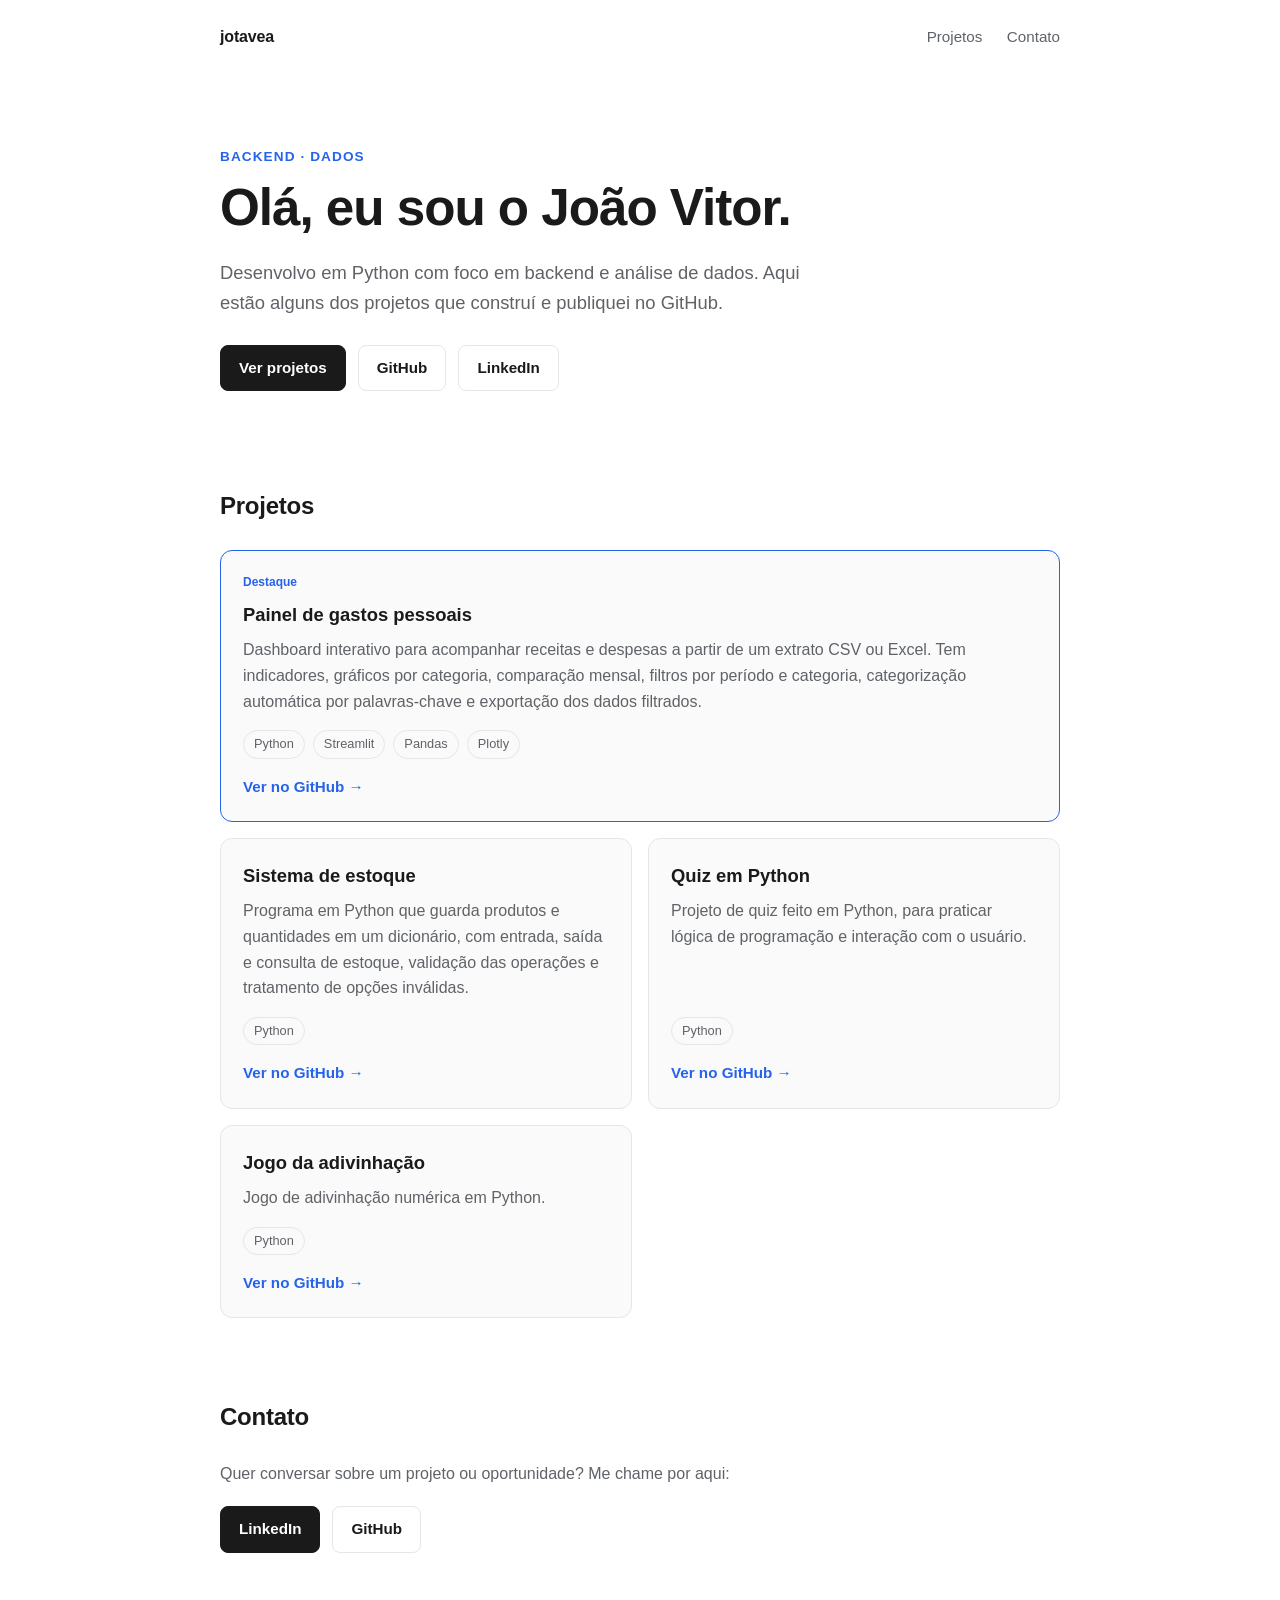
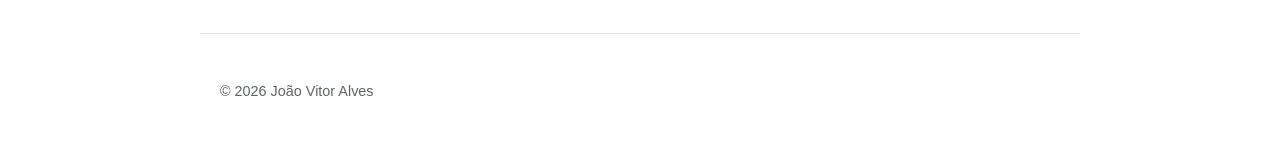
==== index.html @ fb06cb10 "Add files via upload" ====
<!DOCTYPE html>
<html lang="pt-BR">
<head>
  <meta charset="UTF-8">
  <meta name="viewport" content="width=device-width, initial-scale=1">
  <title>João Vitor Alves · Backend e Dados</title>
  <meta name="description" content="Portfólio de João Vitor Alves: projetos em Python com foco em backend e dados.">
  <link rel="stylesheet" href="style.css">
</head>
<body>
  <header class="topo">
    <a class="logo" href="#inicio">jotavea</a>
    <nav>
      <a href="#projetos">Projetos</a>
      <a href="#contato">Contato</a>
    </nav>
  </header>

  <main>
    <section id="inicio" class="hero">
      <p class="etiqueta">Backend · Dados</p>
      <h1>Olá, eu sou o João Vitor.</h1>
      <p class="lead">
        Desenvolvo em Python com foco em backend e análise de dados.
        Aqui estão alguns dos projetos que construí e publiquei no GitHub.
      </p>
      <div class="acoes">
        <a class="botao" href="#projetos">Ver projetos</a>
        <a class="botao secundario" href="https://github.com/jotavea" target="_blank" rel="noopener">GitHub</a>
        <a class="botao secundario" href="https://www.linkedin.com/in/jooaovitoralves/" target="_blank" rel="noopener">LinkedIn</a>
      </div>
    </section>

    <section id="projetos">
      <h2>Projetos</h2>

      <div class="grade">
        <article class="card destaque">
          <span class="selo">Destaque</span>
          <h3>Painel de gastos pessoais</h3>
          <p>
            Dashboard interativo para acompanhar receitas e despesas a partir de um extrato
            CSV ou Excel. Tem indicadores, gráficos por categoria, comparação mensal,
            filtros por período e categoria, categorização automática por palavras-chave
            e exportação dos dados filtrados.
          </p>
          <ul class="tags">
            <li>Python</li><li>Streamlit</li><li>Pandas</li><li>Plotly</li>
          </ul>
          <a class="link" href="https://github.com/jotavea/painel-gastos-pessoais" target="_blank" rel="noopener">Ver no GitHub →</a>
        </article>

        <article class="card">
          <h3>Sistema de estoque</h3>
          <p>
            Programa em Python que guarda produtos e quantidades em um dicionário,
            com entrada, saída e consulta de estoque, validação das operações
            e tratamento de opções inválidas.
          </p>
          <ul class="tags">
            <li>Python</li>
          </ul>
          <a class="link" href="https://github.com/jotavea/Sistema-Estoque-Python" target="_blank" rel="noopener">Ver no GitHub →</a>
        </article>

        <article class="card">
          <h3>Quiz em Python</h3>
          <p>
            Projeto de quiz feito em Python, para praticar lógica de programação
            e interação com o usuário.
          </p>
          <ul class="tags">
            <li>Python</li>
          </ul>
          <a class="link" href="https://github.com/jotavea/projeto-python-quiz" target="_blank" rel="noopener">Ver no GitHub →</a>
        </article>

        <article class="card">
          <h3>Jogo da adivinhação</h3>
          <p>
            Jogo de adivinhação numérica em Python.
          </p>
          <ul class="tags">
            <li>Python</li>
          </ul>
          <a class="link" href="https://github.com/jotavea/projeto-py-adivinhacao" target="_blank" rel="noopener">Ver no GitHub →</a>
        </article>
      </div>
    </section>

    <section id="contato">
      <h2>Contato</h2>
      <p>Quer conversar sobre um projeto ou oportunidade? Me chame por aqui:</p>
      <div class="acoes">
        <a class="botao" href="https://www.linkedin.com/in/jooaovitoralves/" target="_blank" rel="noopener">LinkedIn</a>
        <a class="botao secundario" href="https://github.com/jotavea" target="_blank" rel="noopener">GitHub</a>
      </div>
    </section>
  </main>

  <footer class="rodape">
    <p>© <span id="ano"></span> João Vitor Alves</p>
  </footer>

  <script>
    document.getElementById("ano").textContent = new Date().getFullYear();
  </script>
</body>
</html>
---- style.css ----
:root {
  --bg: #ffffff;
  --texto: #1a1a1a;
  --suave: #5f6368;
  --borda: #e6e6e6;
  --card: #fafafa;
  --destaque: #2563eb;
}

@media (prefers-color-scheme: dark) {
  :root {
    --bg: #0f1115;
    --texto: #ececec;
    --suave: #9aa0a6;
    --borda: #262a31;
    --card: #161920;
    --destaque: #6ea0ff;
  }
}

* { box-sizing: border-box; }

html { scroll-behavior: smooth; }

body {
  margin: 0;
  background: var(--bg);
  color: var(--texto);
  font-family: -apple-system, BlinkMacSystemFont, "Segoe UI", Roboto, Helvetica, Arial, sans-serif;
  line-height: 1.6;
}

a { color: inherit; text-decoration: none; }

.topo, main, .rodape {
  max-width: 880px;
  margin: 0 auto;
  padding-left: 20px;
  padding-right: 20px;
}

.topo {
  display: flex;
  justify-content: space-between;
  align-items: center;
  padding-top: 24px;
  padding-bottom: 24px;
}

.logo { font-weight: 700; letter-spacing: -0.01em; }

.topo nav a {
  margin-left: 20px;
  color: var(--suave);
  font-size: 0.95rem;
}
.topo nav a:hover { color: var(--texto); }

.hero { padding: 72px 0 56px; }

.etiqueta {
  color: var(--destaque);
  font-size: 0.85rem;
  font-weight: 600;
  letter-spacing: 0.08em;
  text-transform: uppercase;
  margin: 0 0 12px;
}

h1 {
  font-size: clamp(2rem, 6vw, 3.2rem);
  line-height: 1.15;
  letter-spacing: -0.02em;
  margin: 0 0 20px;
}

.lead {
  font-size: 1.15rem;
  color: var(--suave);
  max-width: 600px;
  margin: 0 0 28px;
}

.acoes { display: flex; flex-wrap: wrap; gap: 12px; }

.botao {
  display: inline-block;
  padding: 10px 18px;
  border-radius: 8px;
  background: var(--texto);
  color: var(--bg);
  font-weight: 600;
  font-size: 0.95rem;
  border: 1px solid var(--texto);
}
.botao.secundario {
  background: transparent;
  color: var(--texto);
  border-color: var(--borda);
}
.botao:hover { opacity: 0.85; }

section { padding: 40px 0; }

h2 {
  font-size: 1.5rem;
  letter-spacing: -0.01em;
  margin: 0 0 24px;
}

.grade {
  display: grid;
  grid-template-columns: repeat(2, 1fr);
  gap: 16px;
}

.card {
  background: var(--card);
  border: 1px solid var(--borda);
  border-radius: 12px;
  padding: 22px;
  display: flex;
  flex-direction: column;
}

.card.destaque { grid-column: 1 / -1; border-color: var(--destaque); }

.selo {
  align-self: flex-start;
  font-size: 0.75rem;
  font-weight: 600;
  color: var(--destaque);
  margin-bottom: 8px;
}

.card h3 { margin: 0 0 8px; font-size: 1.15rem; }
.card p { margin: 0 0 16px; color: var(--suave); flex: 1; }

.tags {
  list-style: none;
  display: flex;
  flex-wrap: wrap;
  gap: 8px;
  padding: 0;
  margin: 0 0 16px;
}
.tags li {
  font-size: 0.8rem;
  padding: 3px 10px;
  border: 1px solid var(--borda);
  border-radius: 999px;
  color: var(--suave);
}

.link { font-weight: 600; font-size: 0.95rem; color: var(--destaque); }
.link:hover { text-decoration: underline; }

#contato p { color: var(--suave); margin: 0 0 20px; }

.rodape {
  padding-top: 32px;
  padding-bottom: 48px;
  color: var(--suave);
  font-size: 0.9rem;
  border-top: 1px solid var(--borda);
  margin-top: 40px;
}

@media (max-width: 640px) {
  .grade { grid-template-columns: 1fr; }
  .hero { padding-top: 48px; }
}
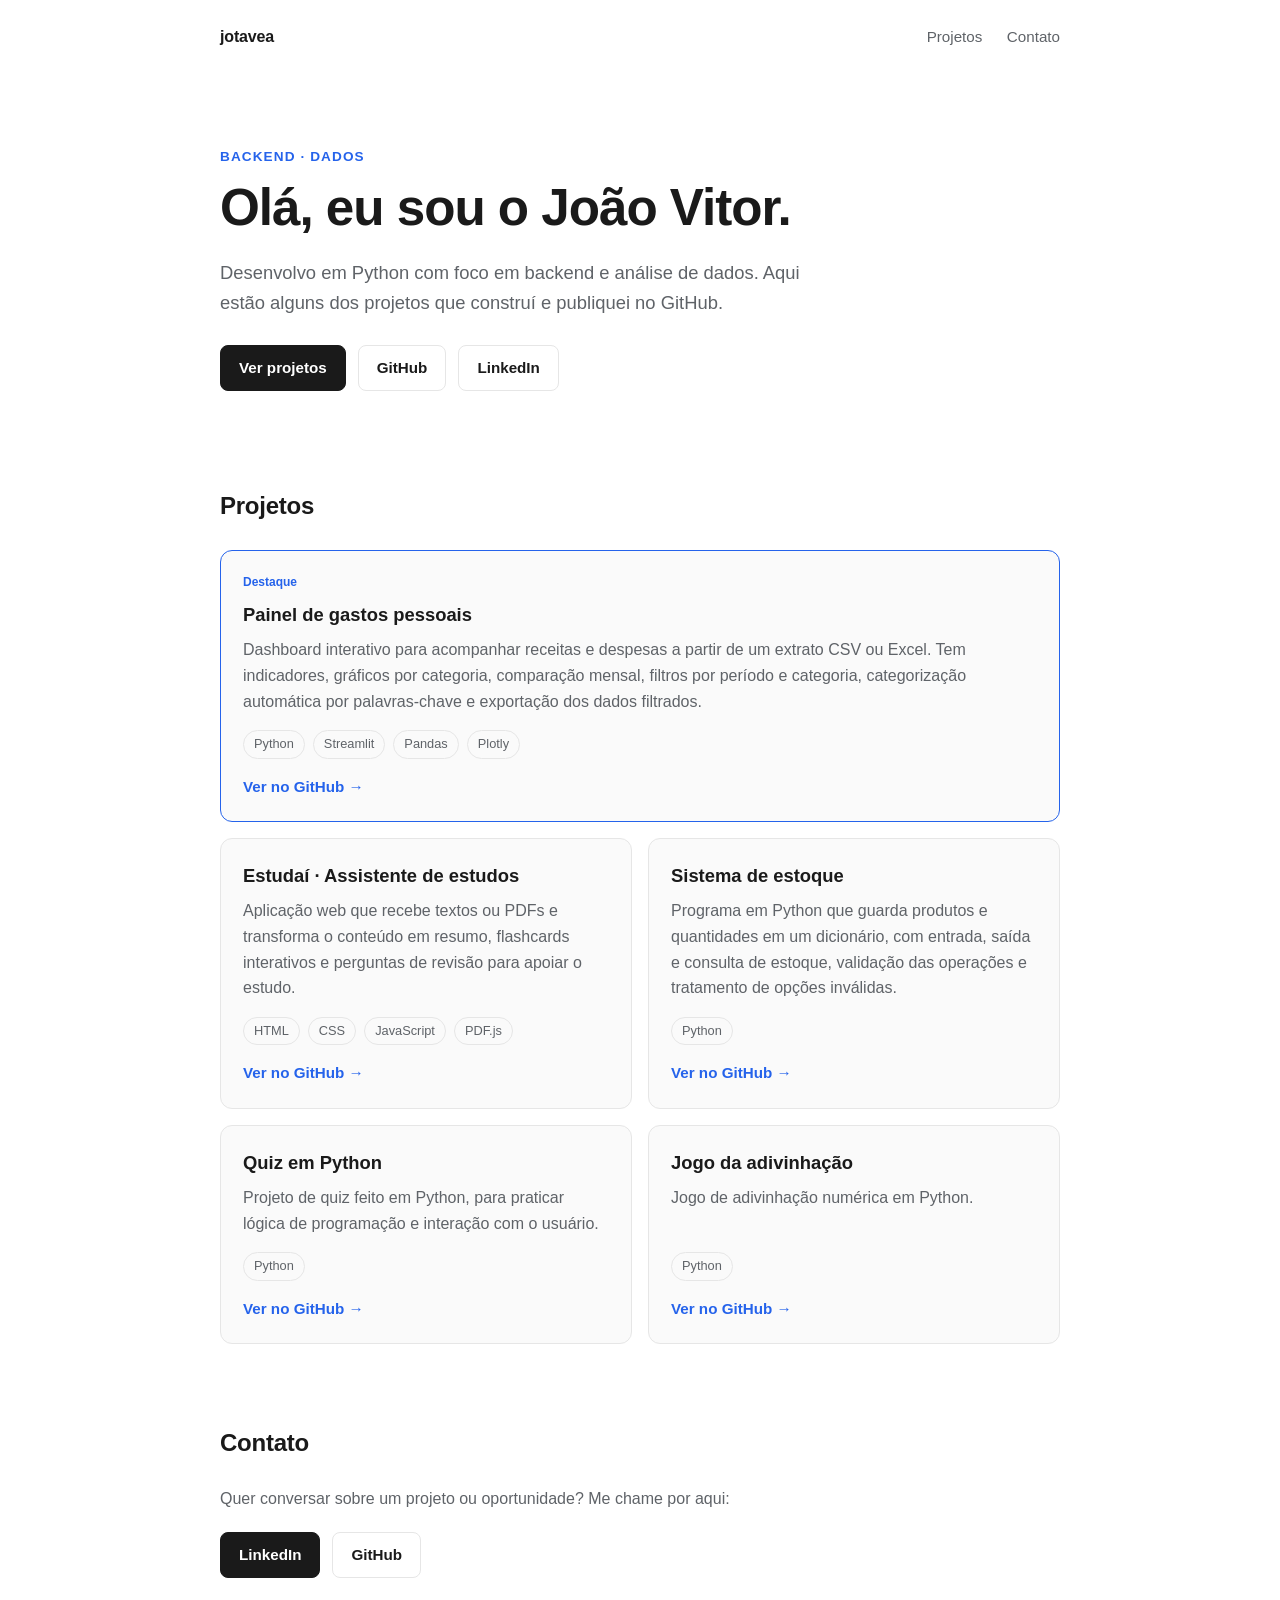
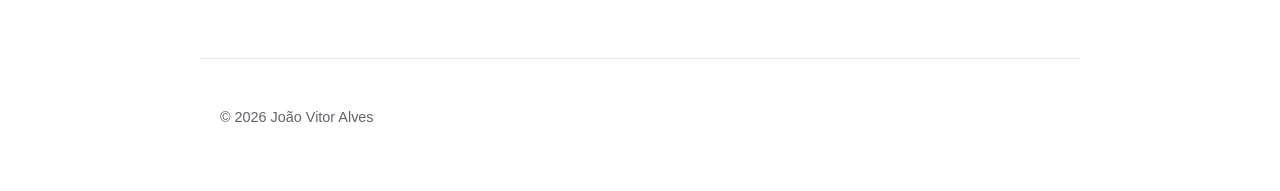
==== commit f0351488: "feat: add Estudai to portfolio" ====
--- a/index.html
+++ b/index.html
@@ -48,6 +48,18 @@
             <li>Python</li><li>Streamlit</li><li>Pandas</li><li>Plotly</li>
           </ul>
           <a class="link" href="https://github.com/jotavea/painel-gastos-pessoais" target="_blank" rel="noopener">Ver no GitHub →</a>
+        </article>
+
+        <article class="card">
+          <h3>Estudaí · Assistente de estudos</h3>
+          <p>
+            Aplicação web que recebe textos ou PDFs e transforma o conteúdo em resumo,
+            flashcards interativos e perguntas de revisão para apoiar o estudo.
+          </p>
+          <ul class="tags">
+            <li>HTML</li><li>CSS</li><li>JavaScript</li><li>PDF.js</li>
+          </ul>
+          <a class="link" href="https://github.com/jotavea/estudai" target="_blank" rel="noopener">Ver no GitHub →</a>
         </article>
 
         <article class="card">
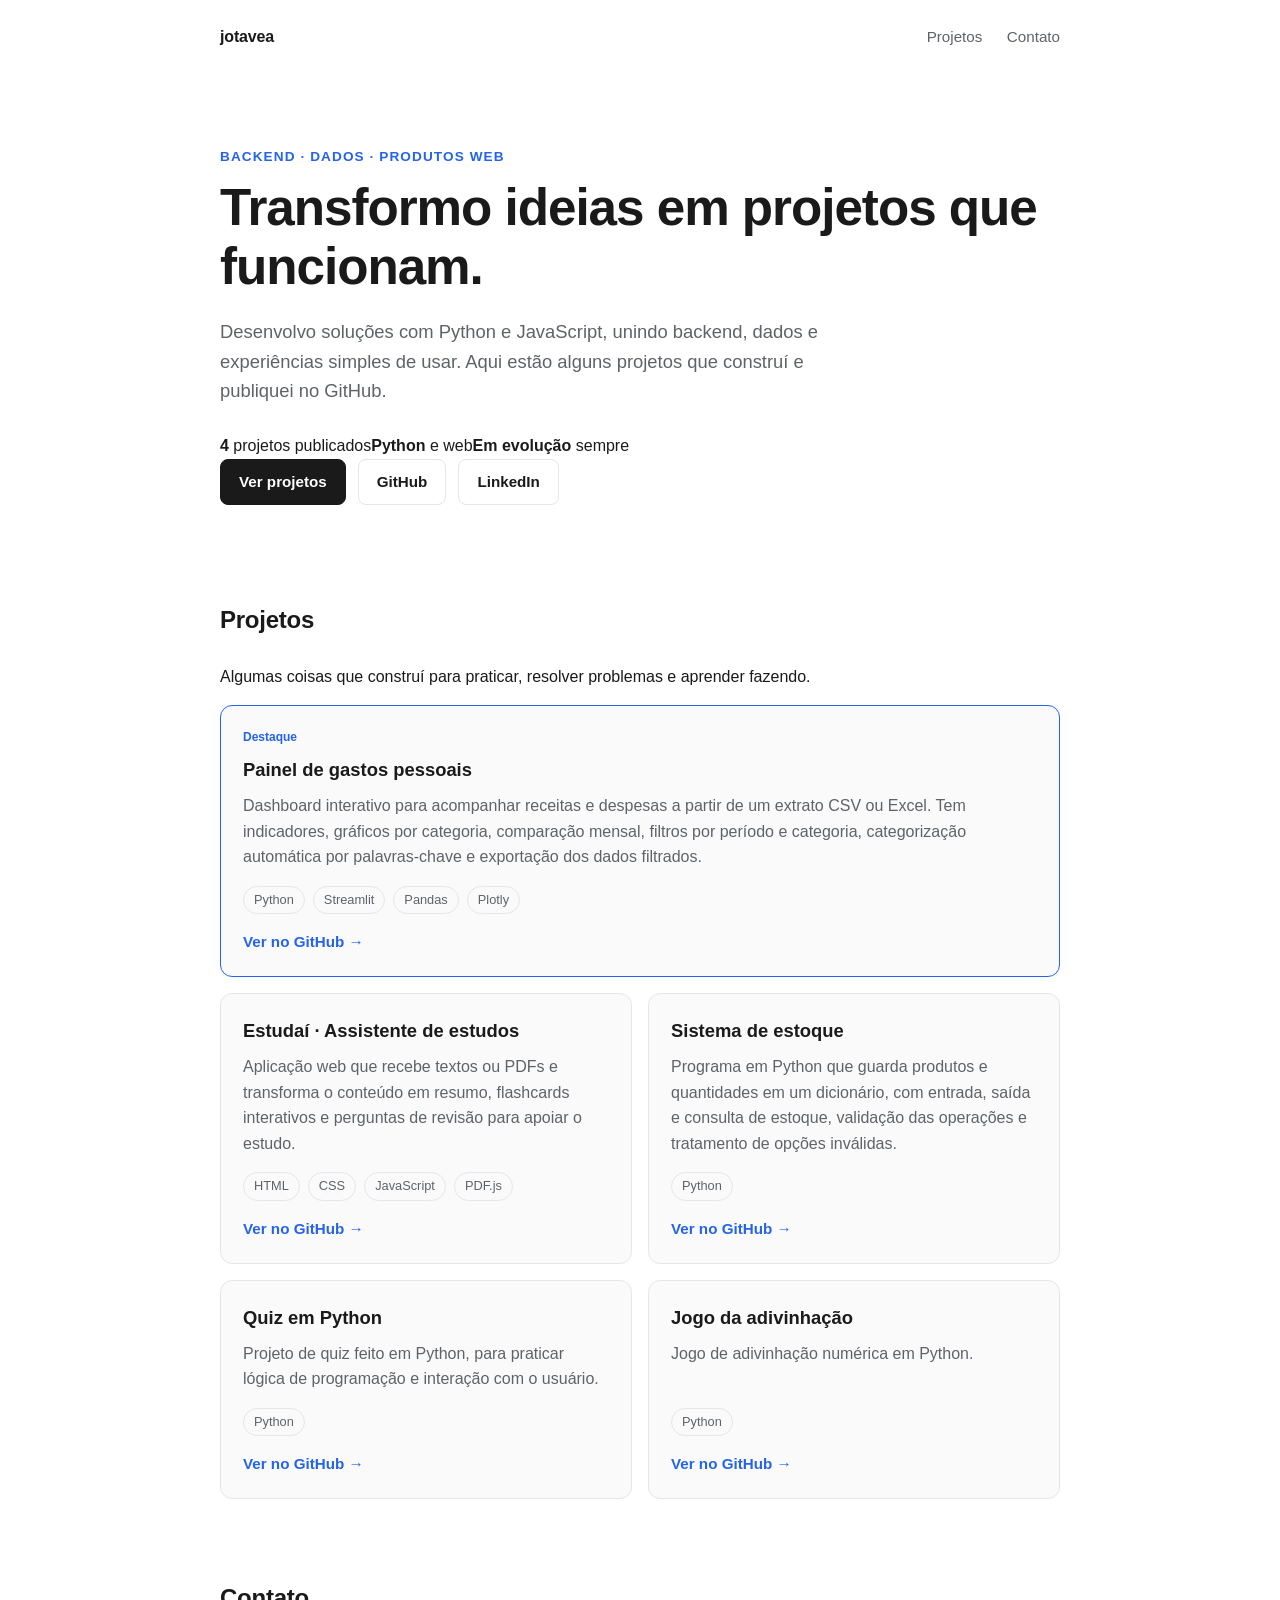
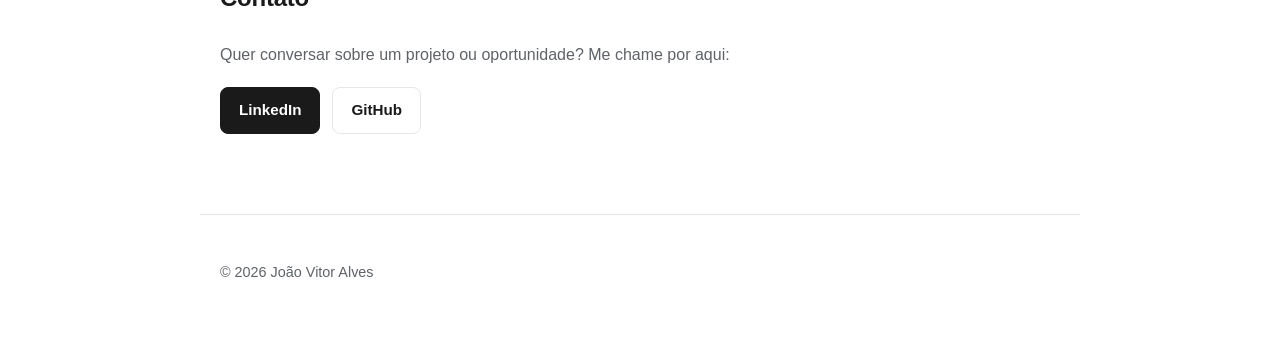
==== commit 8359b4ae: "feat: refresh portfolio content" ====
--- a/index.html
+++ b/index.html
@@ -18,12 +18,13 @@
 
   <main>
     <section id="inicio" class="hero">
-      <p class="etiqueta">Backend · Dados</p>
-      <h1>Olá, eu sou o João Vitor.</h1>
+      <p class="etiqueta">Backend · Dados · Produtos web</p>
+      <h1>Transformo ideias em projetos que funcionam.</h1>
       <p class="lead">
-        Desenvolvo em Python com foco em backend e análise de dados.
-        Aqui estão alguns dos projetos que construí e publiquei no GitHub.
+        Desenvolvo soluções com Python e JavaScript, unindo backend, dados e experiências simples de usar.
+        Aqui estão alguns projetos que construí e publiquei no GitHub.
       </p>
+      <div class="mini-metricas"><span><strong>4</strong> projetos publicados</span><span><strong>Python</strong> e web</span><span><strong>Em evolução</strong> sempre</span></div>
       <div class="acoes">
         <a class="botao" href="#projetos">Ver projetos</a>
         <a class="botao secundario" href="https://github.com/jotavea" target="_blank" rel="noopener">GitHub</a>
@@ -33,6 +34,7 @@
 
     <section id="projetos">
       <h2>Projetos</h2>
+      <p class="secao-intro">Algumas coisas que construí para praticar, resolver problemas e aprender fazendo.</p>
 
       <div class="grade">
         <article class="card destaque">
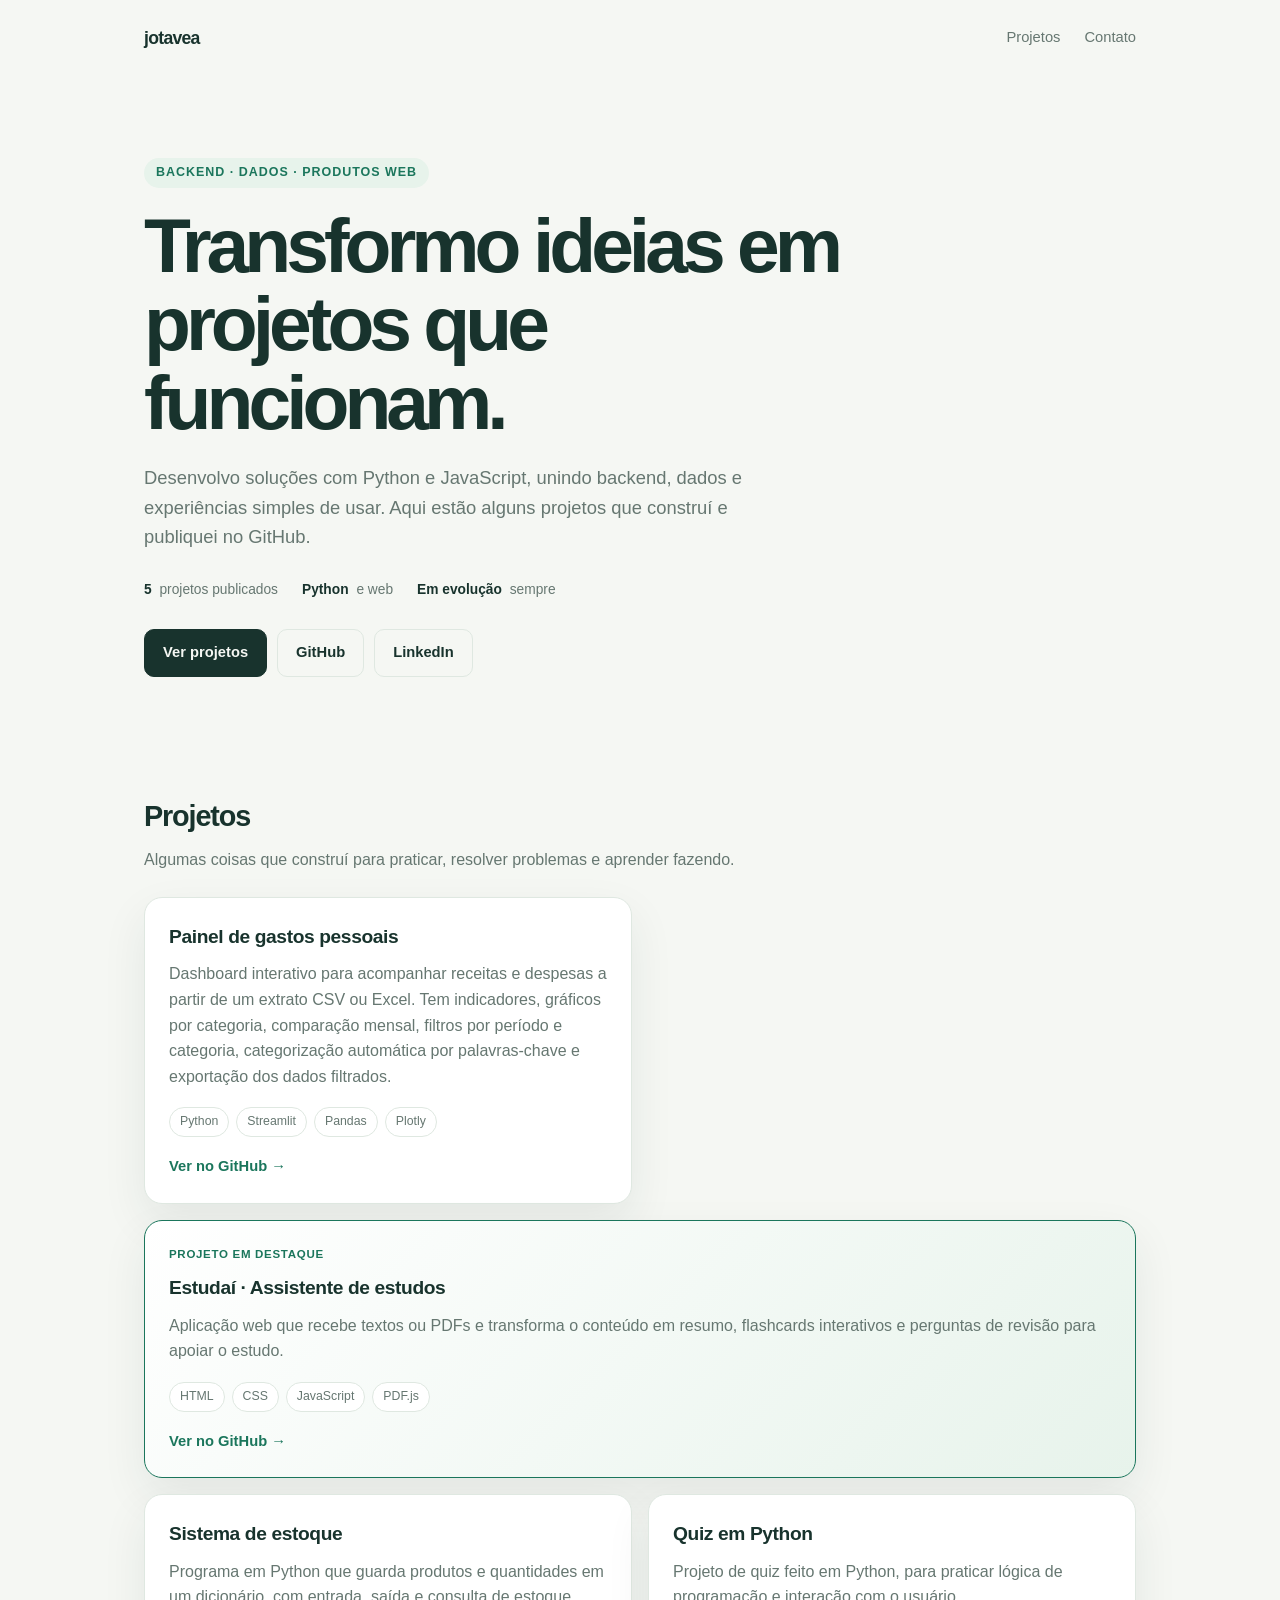
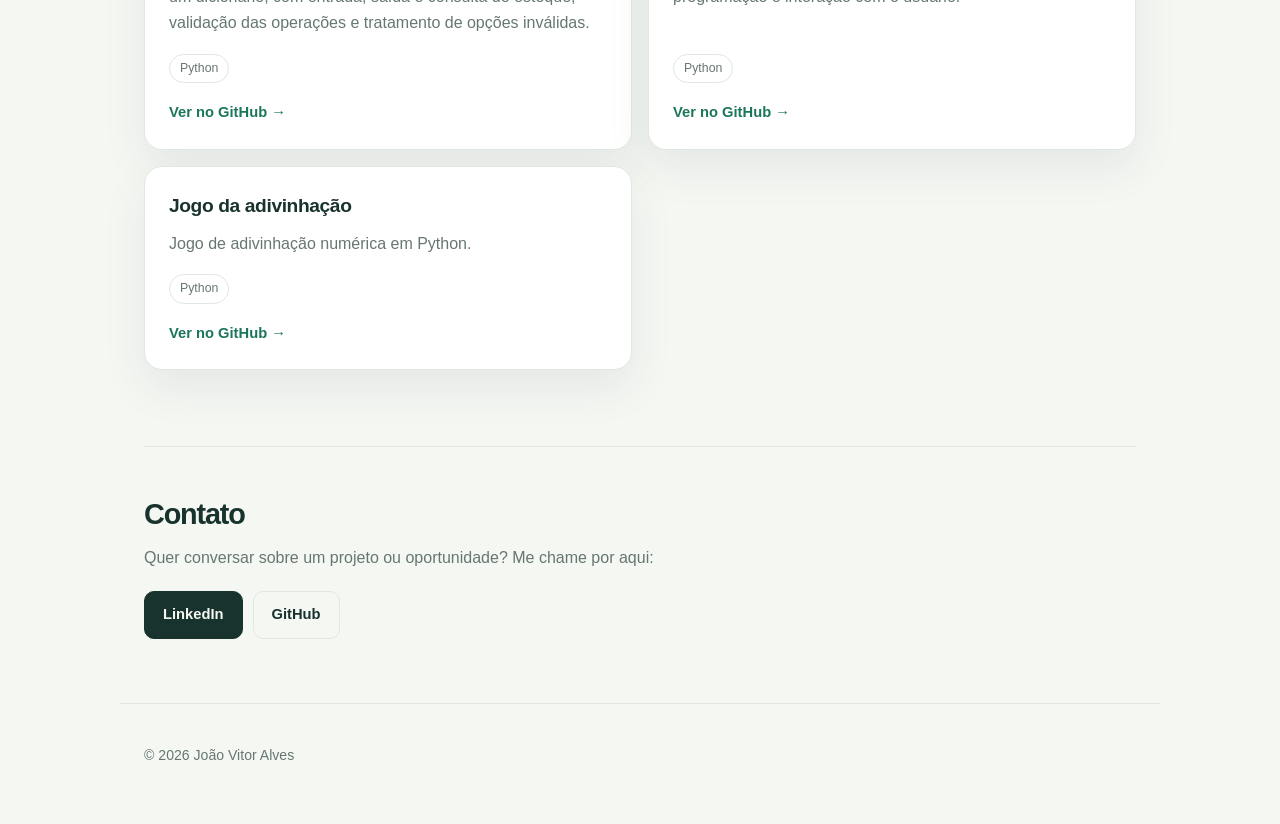
==== commit 5c1fada4: "fix: highlight Estudai in portfolio" ====
--- a/index.html
+++ b/index.html
@@ -24,7 +24,7 @@
         Desenvolvo soluções com Python e JavaScript, unindo backend, dados e experiências simples de usar.
         Aqui estão alguns projetos que construí e publiquei no GitHub.
       </p>
-      <div class="mini-metricas"><span><strong>4</strong> projetos publicados</span><span><strong>Python</strong> e web</span><span><strong>Em evolução</strong> sempre</span></div>
+      <div class="mini-metricas"><span><strong>5</strong> projetos publicados</span><span><strong>Python</strong> e web</span><span><strong>Em evolução</strong> sempre</span></div>
       <div class="acoes">
         <a class="botao" href="#projetos">Ver projetos</a>
         <a class="botao secundario" href="https://github.com/jotavea" target="_blank" rel="noopener">GitHub</a>
@@ -37,8 +37,7 @@
       <p class="secao-intro">Algumas coisas que construí para praticar, resolver problemas e aprender fazendo.</p>
 
       <div class="grade">
-        <article class="card destaque">
-          <span class="selo">Destaque</span>
+        <article class="card">
           <h3>Painel de gastos pessoais</h3>
           <p>
             Dashboard interativo para acompanhar receitas e despesas a partir de um extrato
@@ -52,7 +51,8 @@
           <a class="link" href="https://github.com/jotavea/painel-gastos-pessoais" target="_blank" rel="noopener">Ver no GitHub →</a>
         </article>
 
-        <article class="card">
+        <article class="card destaque">
+          <span class="selo">Projeto em destaque</span>
           <h3>Estudaí · Assistente de estudos</h3>
           <p>
             Aplicação web que recebe textos ou PDFs e transforma o conteúdo em resumo,
--- a/style.css
+++ b/style.css
@@ -1,44 +1,43 @@
 :root {
-  --bg: #ffffff;
-  --texto: #1a1a1a;
-  --suave: #5f6368;
-  --borda: #e6e6e6;
-  --card: #fafafa;
-  --destaque: #2563eb;
+  --bg: #f5f7f3;
+  --surface: #ffffff;
+  --texto: #18332d;
+  --suave: #667771;
+  --borda: #dfe8e1;
+  --destaque: #1b765c;
+  --destaque-claro: #e7f3eb;
+  --sombra: 0 18px 45px rgba(24, 51, 45, .08);
 }
 
 @media (prefers-color-scheme: dark) {
   :root {
-    --bg: #0f1115;
-    --texto: #ececec;
-    --suave: #9aa0a6;
-    --borda: #262a31;
-    --card: #161920;
-    --destaque: #6ea0ff;
+    --bg: #101815;
+    --surface: #17221e;
+    --texto: #eef7f0;
+    --suave: #aabbb1;
+    --borda: #2b3d35;
+    --destaque: #8bd5ad;
+    --destaque-claro: #1c352a;
+    --sombra: 0 18px 45px rgba(0, 0, 0, .22);
   }
 }
 
 * { box-sizing: border-box; }
-
 html { scroll-behavior: smooth; }
-
 body {
   margin: 0;
   background: var(--bg);
   color: var(--texto);
-  font-family: -apple-system, BlinkMacSystemFont, "Segoe UI", Roboto, Helvetica, Arial, sans-serif;
+  font-family: Inter, ui-sans-serif, -apple-system, BlinkMacSystemFont, "Segoe UI", sans-serif;
   line-height: 1.6;
 }
-
 a { color: inherit; text-decoration: none; }
-
 .topo, main, .rodape {
-  max-width: 880px;
+  max-width: 1040px;
   margin: 0 auto;
-  padding-left: 20px;
-  padding-right: 20px;
+  padding-left: 24px;
+  padding-right: 24px;
 }
-
 .topo {
   display: flex;
   justify-content: space-between;
@@ -46,127 +45,143 @@
   padding-top: 24px;
   padding-bottom: 24px;
 }
+.logo { font-weight: 800; letter-spacing: -.04em; font-size: 1.1rem; }
+.topo nav { display: flex; gap: 24px; }
+.topo nav a { color: var(--suave); font-size: .92rem; }
+.topo nav a:hover { color: var(--destaque); }
 
-.logo { font-weight: 700; letter-spacing: -0.01em; }
-
-.topo nav a {
-  margin-left: 20px;
-  color: var(--suave);
-  font-size: 0.95rem;
+.hero {
+  padding: 82px 0 68px;
+  max-width: 760px;
 }
-.topo nav a:hover { color: var(--texto); }
-
-.hero { padding: 72px 0 56px; }
-
 .etiqueta {
+  display: inline-block;
   color: var(--destaque);
-  font-size: 0.85rem;
-  font-weight: 600;
-  letter-spacing: 0.08em;
+  background: var(--destaque-claro);
+  border-radius: 999px;
+  padding: 5px 12px;
+  font-size: .78rem;
+  font-weight: 750;
+  letter-spacing: .08em;
   text-transform: uppercase;
-  margin: 0 0 12px;
+  margin: 0 0 18px;
 }
-
 h1 {
-  font-size: clamp(2rem, 6vw, 3.2rem);
-  line-height: 1.15;
-  letter-spacing: -0.02em;
-  margin: 0 0 20px;
+  font-size: clamp(2.4rem, 7vw, 4.8rem);
+  line-height: 1.02;
+  letter-spacing: -.065em;
+  margin: 0 0 22px;
+  max-width: 730px;
 }
-
 .lead {
   font-size: 1.15rem;
   color: var(--suave);
-  max-width: 600px;
+  max-width: 650px;
   margin: 0 0 28px;
 }
-
-.acoes { display: flex; flex-wrap: wrap; gap: 12px; }
-
+.mini-metricas {
+  display: flex;
+  flex-wrap: wrap;
+  gap: 10px 24px;
+  color: var(--suave);
+  font-size: .86rem;
+  margin-bottom: 28px;
+}
+.mini-metricas strong { color: var(--texto); margin-right: 4px; }
+.acoes { display: flex; flex-wrap: wrap; gap: 10px; }
 .botao {
   display: inline-block;
-  padding: 10px 18px;
-  border-radius: 8px;
+  padding: 11px 18px;
+  border-radius: 10px;
   background: var(--texto);
   color: var(--bg);
-  font-weight: 600;
-  font-size: 0.95rem;
+  font-weight: 700;
+  font-size: .92rem;
   border: 1px solid var(--texto);
+  transition: transform .2s ease, opacity .2s ease;
 }
 .botao.secundario {
   background: transparent;
   color: var(--texto);
   border-color: var(--borda);
 }
-.botao:hover { opacity: 0.85; }
+.botao:hover { transform: translateY(-2px); opacity: .86; }
 
-section { padding: 40px 0; }
-
+section { padding: 48px 0; }
 h2 {
-  font-size: 1.5rem;
-  letter-spacing: -0.01em;
-  margin: 0 0 24px;
+  font-size: 1.8rem;
+  letter-spacing: -.04em;
+  margin: 0 0 8px;
 }
-
+.secao-intro { color: var(--suave); margin: 0 0 24px; }
 .grade {
   display: grid;
-  grid-template-columns: repeat(2, 1fr);
+  grid-template-columns: repeat(2, minmax(0, 1fr));
   gap: 16px;
 }
-
 .card {
-  background: var(--card);
+  background: var(--surface);
   border: 1px solid var(--borda);
-  border-radius: 12px;
-  padding: 22px;
+  border-radius: 18px;
+  padding: 24px;
   display: flex;
   flex-direction: column;
+  box-shadow: var(--sombra);
+  transition: transform .2s ease, border-color .2s ease;
 }
-
-.card.destaque { grid-column: 1 / -1; border-color: var(--destaque); }
-
+.card:hover { transform: translateY(-4px); border-color: var(--destaque); }
+.card.destaque {
+  grid-column: 1 / -1;
+  background: linear-gradient(135deg, var(--surface), var(--destaque-claro));
+  border-color: var(--destaque);
+}
 .selo {
   align-self: flex-start;
-  font-size: 0.75rem;
-  font-weight: 600;
+  font-size: .72rem;
+  font-weight: 800;
+  letter-spacing: .06em;
+  text-transform: uppercase;
   color: var(--destaque);
-  margin-bottom: 8px;
+  margin-bottom: 10px;
 }
-
-.card h3 { margin: 0 0 8px; font-size: 1.15rem; }
-.card p { margin: 0 0 16px; color: var(--suave); flex: 1; }
-
+.card h3 { margin: 0 0 9px; font-size: 1.2rem; letter-spacing: -.02em; }
+.card p { margin: 0 0 18px; color: var(--suave); flex: 1; }
 .tags {
   list-style: none;
   display: flex;
   flex-wrap: wrap;
-  gap: 8px;
+  gap: 7px;
   padding: 0;
-  margin: 0 0 16px;
+  margin: 0 0 18px;
 }
 .tags li {
-  font-size: 0.8rem;
-  padding: 3px 10px;
+  font-size: .77rem;
+  padding: 4px 10px;
   border: 1px solid var(--borda);
   border-radius: 999px;
   color: var(--suave);
+  background: var(--surface);
 }
-
-.link { font-weight: 600; font-size: 0.95rem; color: var(--destaque); }
+.link { font-weight: 750; font-size: .92rem; color: var(--destaque); }
 .link:hover { text-decoration: underline; }
-
+#contato {
+  margin-top: 28px;
+  padding: 44px 0 64px;
+  border-top: 1px solid var(--borda);
+}
 #contato p { color: var(--suave); margin: 0 0 20px; }
-
 .rodape {
-  padding-top: 32px;
-  padding-bottom: 48px;
+  padding-top: 26px;
+  padding-bottom: 44px;
   color: var(--suave);
-  font-size: 0.9rem;
+  font-size: .88rem;
   border-top: 1px solid var(--borda);
-  margin-top: 40px;
 }
-
 @media (max-width: 640px) {
+  .topo, main, .rodape { padding-left: 18px; padding-right: 18px; }
+  .topo nav { gap: 14px; }
+  .hero { padding-top: 54px; }
+  h1 { font-size: clamp(2.5rem, 15vw, 4rem); }
   .grade { grid-template-columns: 1fr; }
-  .hero { padding-top: 48px; }
+  .card.destaque { grid-column: auto; }
 }
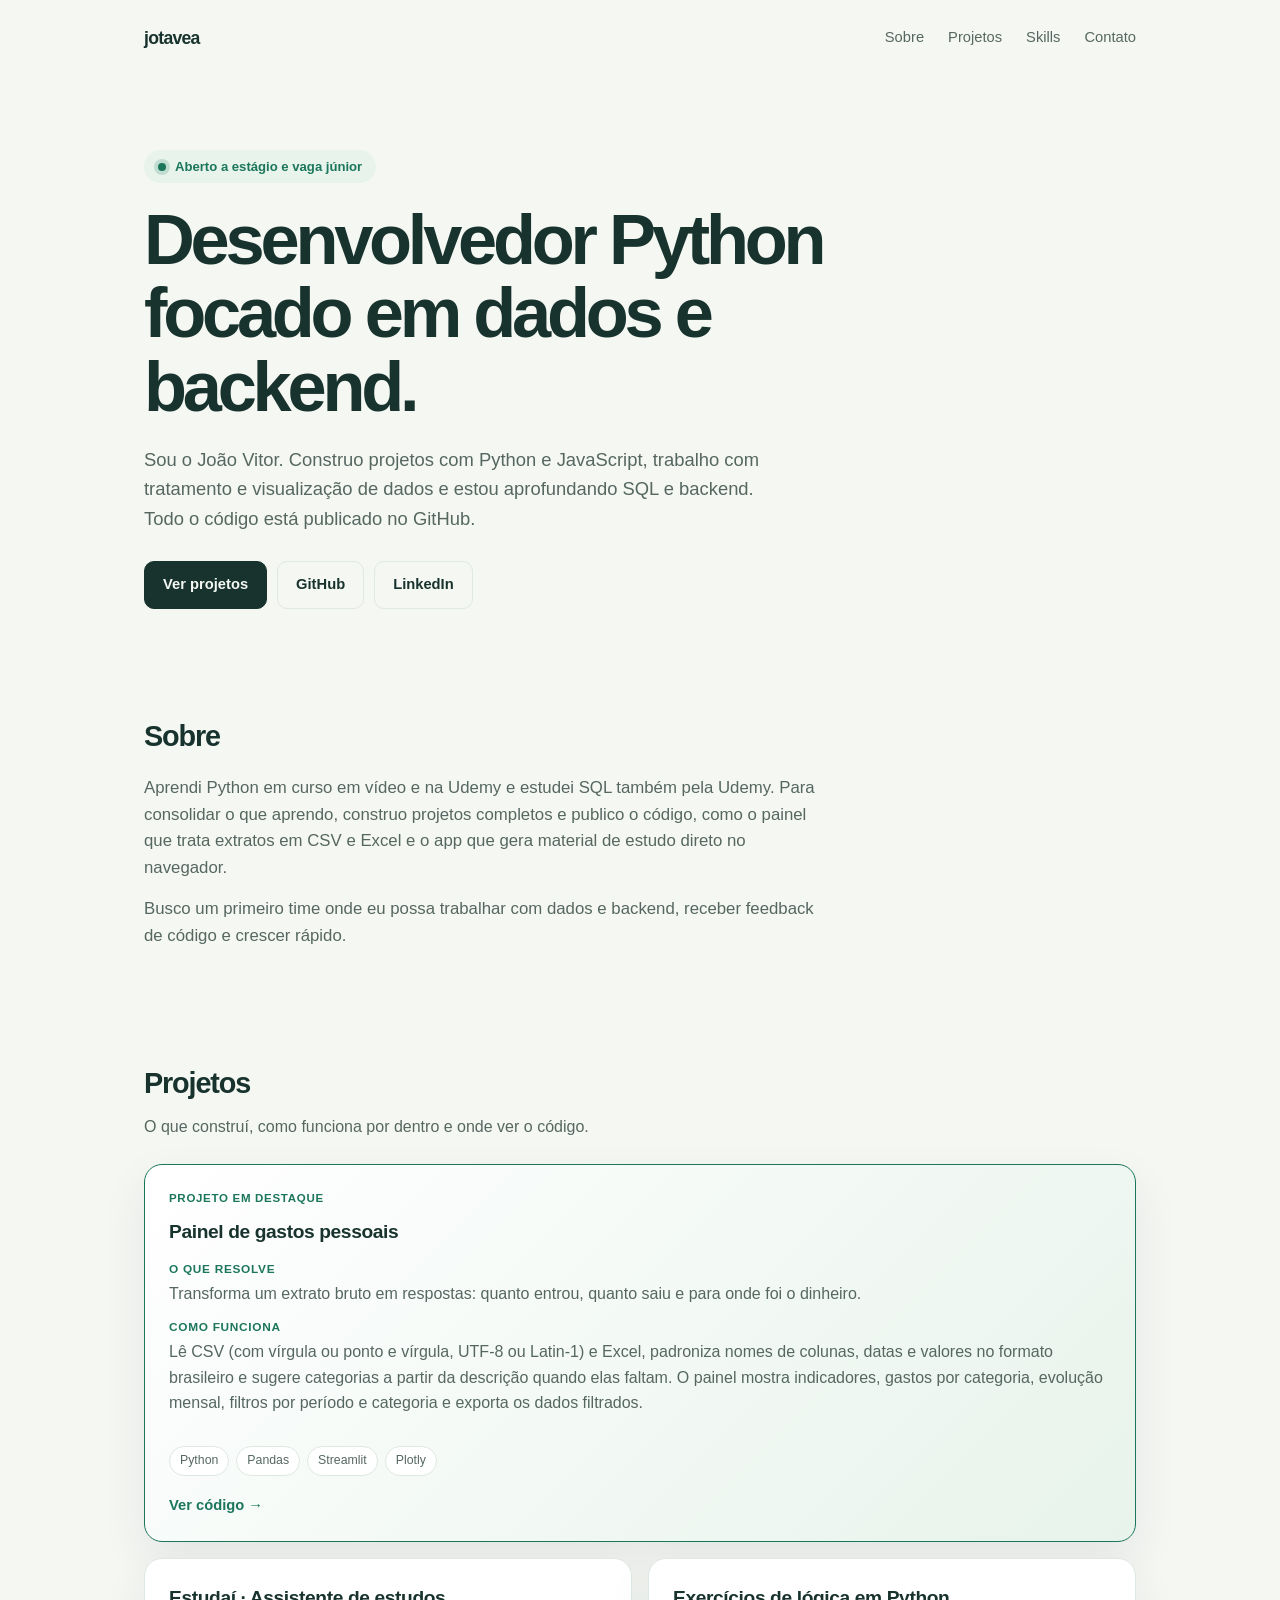
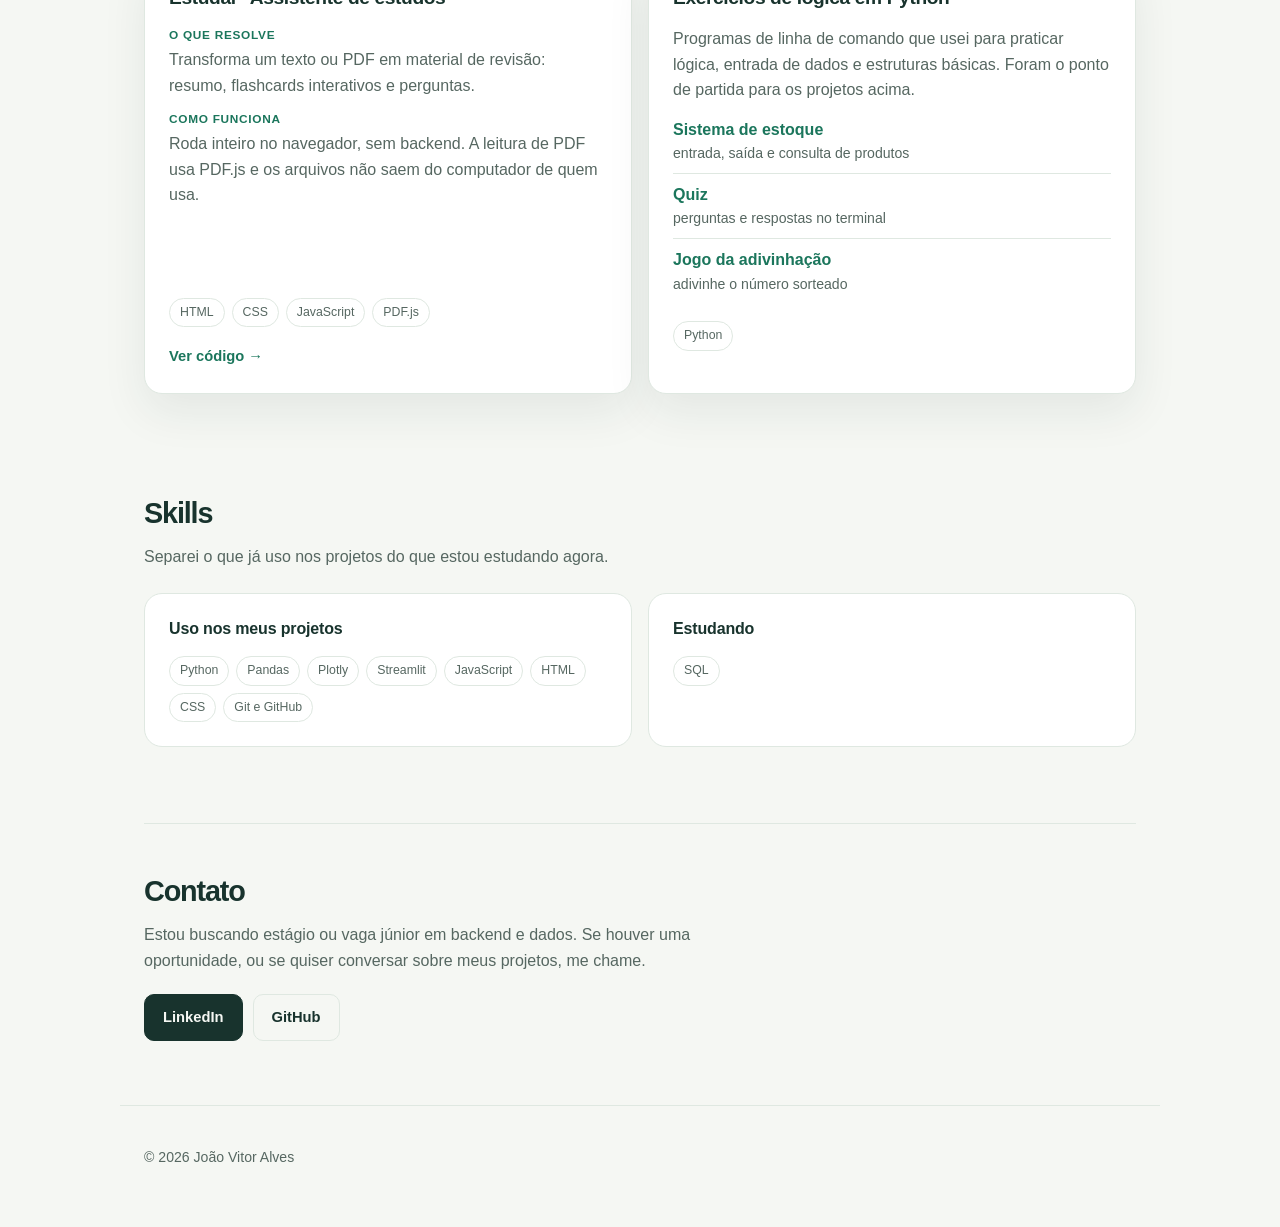
==== commit a73170d4: "feat: publish new portfolio assets" ====
--- a/index.html
+++ b/index.html
@@ -3,117 +3,203 @@
 <head>
   <meta charset="UTF-8">
   <meta name="viewport" content="width=device-width, initial-scale=1">
-  <title>João Vitor Alves · Backend e Dados</title>
-  <meta name="description" content="Portfólio de João Vitor Alves: projetos em Python com foco em backend e dados.">
+  <title>João Vitor Alves · Desenvolvedor Python (Backend e Dados)</title>
+  <meta name="description" content="Portfólio de João Vitor Alves, desenvolvedor Python em busca de estágio ou vaga júnior em backend e dados. Projetos com Python, Pandas, Streamlit e JavaScript.">
+  <meta name="theme-color" content="#1b765c">
+  <link rel="canonical" href="https://jotavea.github.io/">
+  <link rel="icon" href="favicon.svg" type="image/svg+xml">
+
+  <meta property="og:type" content="website">
+  <meta property="og:locale" content="pt_BR">
+  <meta property="og:url" content="https://jotavea.github.io/">
+  <meta property="og:title" content="João Vitor Alves · Desenvolvedor Python (Backend e Dados)">
+  <meta property="og:description" content="Em busca de estágio ou vaga júnior. Projetos com Python, Pandas, Streamlit e JavaScript, todos publicados no GitHub.">
+  <meta property="og:image" content="https://jotavea.github.io/og.png">
+  <meta property="og:image:width" content="1200">
+  <meta property="og:image:height" content="630">
+  <meta name="twitter:card" content="summary_large_image">
+
+  <script type="application/ld+json">
+  {
+    "@context": "https://schema.org",
+    "@type": "Person",
+    "name": "João Vitor Alves",
+    "url": "https://jotavea.github.io/",
+    "sameAs": [
+      "https://github.com/jotavea",
+      "https://www.linkedin.com/in/jooaovitoralves/"
+    ],
+    "knowsAbout": ["Python", "SQL", "Pandas", "JavaScript", "Análise de dados"]
+  }
+  </script>
+
   <link rel="stylesheet" href="style.css">
 </head>
 <body>
+  <a class="pular" href="#conteudo">Pular para o conteúdo</a>
+
   <header class="topo">
     <a class="logo" href="#inicio">jotavea</a>
-    <nav>
+    <nav aria-label="Principal">
+      <a href="#sobre">Sobre</a>
       <a href="#projetos">Projetos</a>
+      <a href="#skills">Skills</a>
       <a href="#contato">Contato</a>
     </nav>
   </header>
 
-  <main>
+  <main id="conteudo">
     <section id="inicio" class="hero">
-      <p class="etiqueta">Backend · Dados · Produtos web</p>
-      <h1>Transformo ideias em projetos que funcionam.</h1>
+      <p class="status"><span class="ponto" aria-hidden="true"></span>Aberto a estágio e vaga júnior</p>
+      <h1>Desenvolvedor Python focado em dados e backend.</h1>
       <p class="lead">
-        Desenvolvo soluções com Python e JavaScript, unindo backend, dados e experiências simples de usar.
-        Aqui estão alguns projetos que construí e publiquei no GitHub.
+        Sou o João Vitor. Construo projetos com Python e JavaScript, trabalho com tratamento
+        e visualização de dados e estou aprofundando SQL e backend.
+        Todo o código está publicado no GitHub.
       </p>
-      <div class="mini-metricas"><span><strong>5</strong> projetos publicados</span><span><strong>Python</strong> e web</span><span><strong>Em evolução</strong> sempre</span></div>
       <div class="acoes">
         <a class="botao" href="#projetos">Ver projetos</a>
         <a class="botao secundario" href="https://github.com/jotavea" target="_blank" rel="noopener">GitHub</a>
         <a class="botao secundario" href="https://www.linkedin.com/in/jooaovitoralves/" target="_blank" rel="noopener">LinkedIn</a>
+        <!-- Quando tiver o currículo em PDF, coloque o arquivo na raiz do repositório (ex.: curriculo-joao-vitor-alves.pdf) e descomente:
+        <a class="botao secundario" href="curriculo-joao-vitor-alves.pdf" download>Baixar currículo</a>
+        -->
+      </div>
+    </section>
+
+    <section id="sobre">
+      <h2>Sobre</h2>
+      <div class="sobre-texto">
+        <p>
+          Aprendi Python em curso em vídeo e na Udemy e estudei SQL também pela Udemy.
+          Para consolidar o que aprendo, construo projetos completos e publico o código,
+          como o painel que trata extratos em CSV e Excel e o app que gera material de estudo
+          direto no navegador.
+        </p>
+        <p>
+          Busco um primeiro time onde eu possa trabalhar com dados e backend, receber
+          feedback de código e crescer rápido.
+        </p>
       </div>
     </section>
 
     <section id="projetos">
       <h2>Projetos</h2>
-      <p class="secao-intro">Algumas coisas que construí para praticar, resolver problemas e aprender fazendo.</p>
+      <p class="secao-intro">O que construí, como funciona por dentro e onde ver o código.</p>
 
       <div class="grade">
-        <article class="card">
-          <h3>Painel de gastos pessoais</h3>
-          <p>
-            Dashboard interativo para acompanhar receitas e despesas a partir de um extrato
-            CSV ou Excel. Tem indicadores, gráficos por categoria, comparação mensal,
-            filtros por período e categoria, categorização automática por palavras-chave
-            e exportação dos dados filtrados.
-          </p>
-          <ul class="tags">
-            <li>Python</li><li>Streamlit</li><li>Pandas</li><li>Plotly</li>
-          </ul>
-          <a class="link" href="https://github.com/jotavea/painel-gastos-pessoais" target="_blank" rel="noopener">Ver no GitHub →</a>
-        </article>
-
         <article class="card destaque">
           <span class="selo">Projeto em destaque</span>
+          <h3>Painel de gastos pessoais</h3>
+          <dl class="caso">
+            <div>
+              <dt>O que resolve</dt>
+              <dd>Transforma um extrato bruto em respostas: quanto entrou, quanto saiu e para onde foi o dinheiro.</dd>
+            </div>
+            <div>
+              <dt>Como funciona</dt>
+              <dd>
+                Lê CSV (com vírgula ou ponto e vírgula, UTF-8 ou Latin-1) e Excel, padroniza nomes de colunas,
+                datas e valores no formato brasileiro e sugere categorias a partir da descrição quando elas
+                faltam. O painel mostra indicadores, gastos por categoria, evolução mensal, filtros por período
+                e categoria e exporta os dados filtrados.
+              </dd>
+            </div>
+          </dl>
+          <ul class="tags" aria-label="Tecnologias">
+            <li>Python</li><li>Pandas</li><li>Streamlit</li><li>Plotly</li>
+          </ul>
+          <div class="links">
+            <a class="link" href="https://github.com/jotavea/painel-gastos-pessoais" target="_blank" rel="noopener">Ver código →</a>
+            <!-- Depois de publicar no Streamlit Community Cloud, adicione o link da demo aqui:
+            <a class="link" href="https://SEU-APP.streamlit.app" target="_blank" rel="noopener">Abrir demo →</a>
+            -->
+          </div>
+        </article>
+
+        <article class="card">
           <h3>Estudaí · Assistente de estudos</h3>
-          <p>
-            Aplicação web que recebe textos ou PDFs e transforma o conteúdo em resumo,
-            flashcards interativos e perguntas de revisão para apoiar o estudo.
+          <dl class="caso">
+            <div>
+              <dt>O que resolve</dt>
+              <dd>Transforma um texto ou PDF em material de revisão: resumo, flashcards interativos e perguntas.</dd>
+            </div>
+            <div>
+              <dt>Como funciona</dt>
+              <dd>Roda inteiro no navegador, sem backend. A leitura de PDF usa PDF.js e os arquivos não saem do computador de quem usa.</dd>
+            </div>
+          </dl>
+          <ul class="tags" aria-label="Tecnologias">
+            <li>HTML</li><li>CSS</li><li>JavaScript</li><li>PDF.js</li>
+          </ul>
+          <div class="links">
+            <a class="link" href="https://github.com/jotavea/estudai" target="_blank" rel="noopener">Ver código →</a>
+          </div>
+        </article>
+
+        <article class="card">
+          <h3>Exercícios de lógica em Python</h3>
+          <p class="card-texto">
+            Programas de linha de comando que usei para praticar lógica, entrada de dados e estruturas básicas.
+            Foram o ponto de partida para os projetos acima.
           </p>
-          <ul class="tags">
-            <li>HTML</li><li>CSS</li><li>JavaScript</li><li>PDF.js</li>
-          </ul>
-          <a class="link" href="https://github.com/jotavea/estudai" target="_blank" rel="noopener">Ver no GitHub →</a>
+          <ul class="mini-lista">
+            <li>
+              <a href="https://github.com/jotavea/Sistema-Estoque-Python" target="_blank" rel="noopener">Sistema de estoque</a>
+              <span>entrada, saída e consulta de produtos</span>
+            </li>
+            <li>
+              <a href="https://github.com/jotavea/projeto-python-quiz" target="_blank" rel="noopener">Quiz</a>
+              <span>perguntas e respostas no terminal</span>
+            </li>
+            <li>
+              <a href="https://github.com/jotavea/projeto-py-adivinhacao" target="_blank" rel="noopener">Jogo da adivinhação</a>
+              <span>adivinhe o número sorteado</span>
+            </li>
+          </ul>
+          <ul class="tags" aria-label="Tecnologias">
+            <li>Python</li>
+          </ul>
         </article>
-
-        <article class="card">
-          <h3>Sistema de estoque</h3>
-          <p>
-            Programa em Python que guarda produtos e quantidades em um dicionário,
-            com entrada, saída e consulta de estoque, validação das operações
-            e tratamento de opções inválidas.
-          </p>
-          <ul class="tags">
-            <li>Python</li>
-          </ul>
-          <a class="link" href="https://github.com/jotavea/Sistema-Estoque-Python" target="_blank" rel="noopener">Ver no GitHub →</a>
-        </article>
-
-        <article class="card">
-          <h3>Quiz em Python</h3>
-          <p>
-            Projeto de quiz feito em Python, para praticar lógica de programação
-            e interação com o usuário.
-          </p>
-          <ul class="tags">
-            <li>Python</li>
-          </ul>
-          <a class="link" href="https://github.com/jotavea/projeto-python-quiz" target="_blank" rel="noopener">Ver no GitHub →</a>
-        </article>
-
-        <article class="card">
-          <h3>Jogo da adivinhação</h3>
-          <p>
-            Jogo de adivinhação numérica em Python.
-          </p>
-          <ul class="tags">
-            <li>Python</li>
-          </ul>
-          <a class="link" href="https://github.com/jotavea/projeto-py-adivinhacao" target="_blank" rel="noopener">Ver no GitHub →</a>
-        </article>
+      </div>
+    </section>
+
+    <section id="skills">
+      <h2>Skills</h2>
+      <p class="secao-intro">Separei o que já uso nos projetos do que estou estudando agora.</p>
+
+      <div class="skills-grade">
+        <div class="skill-bloco">
+          <h3>Uso nos meus projetos</h3>
+          <ul class="tags" aria-label="Uso nos meus projetos">
+            <li>Python</li><li>Pandas</li><li>Plotly</li><li>Streamlit</li>
+            <li>JavaScript</li><li>HTML</li><li>CSS</li><li>Git e GitHub</li>
+          </ul>
+        </div>
+        <div class="skill-bloco">
+          <h3>Estudando</h3>
+          <ul class="tags" aria-label="Estudando">
+            <li>SQL</li>
+          </ul>
+        </div>
       </div>
     </section>
 
     <section id="contato">
       <h2>Contato</h2>
-      <p>Quer conversar sobre um projeto ou oportunidade? Me chame por aqui:</p>
+      <p>Estou buscando estágio ou vaga júnior em backend e dados. Se houver uma oportunidade, ou se quiser conversar sobre meus projetos, me chame.</p>
       <div class="acoes">
         <a class="botao" href="https://www.linkedin.com/in/jooaovitoralves/" target="_blank" rel="noopener">LinkedIn</a>
         <a class="botao secundario" href="https://github.com/jotavea" target="_blank" rel="noopener">GitHub</a>
+        <!-- Para adicionar e-mail, descomente e troque pelo seu endereço:
+        <a class="botao secundario" href="mailto:SEU-EMAIL@exemplo.com">E-mail</a>
+        -->
       </div>
     </section>
   </main>
 
   <footer class="rodape">
-    <p>© <span id="ano"></span> João Vitor Alves</p>
+    <p>© <span id="ano">2026</span> João Vitor Alves</p>
   </footer>
 
   <script>
--- a/style.css
+++ b/style.css
@@ -2,7 +2,7 @@
   --bg: #f5f7f3;
   --surface: #ffffff;
   --texto: #18332d;
-  --suave: #667771;
+  --suave: #566761;
   --borda: #dfe8e1;
   --destaque: #1b765c;
   --destaque-claro: #e7f3eb;
@@ -32,6 +32,24 @@
   line-height: 1.6;
 }
 a { color: inherit; text-decoration: none; }
+:focus-visible {
+  outline: 3px solid var(--destaque);
+  outline-offset: 3px;
+  border-radius: 6px;
+}
+.pular {
+  position: absolute;
+  left: 16px;
+  top: -60px;
+  background: var(--texto);
+  color: var(--bg);
+  padding: 10px 16px;
+  border-radius: 10px;
+  font-weight: 700;
+  z-index: 10;
+}
+.pular:focus { top: 12px; }
+
 .topo, main, .rodape {
   max-width: 1040px;
   margin: 0 auto;
@@ -51,25 +69,32 @@
 .topo nav a:hover { color: var(--destaque); }
 
 .hero {
-  padding: 82px 0 68px;
+  padding: 74px 0 56px;
   max-width: 760px;
 }
-.etiqueta {
-  display: inline-block;
+.status {
+  display: inline-flex;
+  align-items: center;
+  gap: 9px;
   color: var(--destaque);
   background: var(--destaque-claro);
   border-radius: 999px;
-  padding: 5px 12px;
-  font-size: .78rem;
+  padding: 6px 14px;
+  font-size: .82rem;
   font-weight: 750;
-  letter-spacing: .08em;
-  text-transform: uppercase;
-  margin: 0 0 18px;
+  margin: 0 0 20px;
+}
+.ponto {
+  width: 8px;
+  height: 8px;
+  border-radius: 50%;
+  background: var(--destaque);
+  box-shadow: 0 0 0 4px rgba(27, 118, 92, .18);
 }
 h1 {
-  font-size: clamp(2.4rem, 7vw, 4.8rem);
-  line-height: 1.02;
-  letter-spacing: -.065em;
+  font-size: clamp(2.4rem, 7vw, 4.4rem);
+  line-height: 1.04;
+  letter-spacing: -.06em;
   margin: 0 0 22px;
   max-width: 730px;
 }
@@ -79,15 +104,6 @@
   max-width: 650px;
   margin: 0 0 28px;
 }
-.mini-metricas {
-  display: flex;
-  flex-wrap: wrap;
-  gap: 10px 24px;
-  color: var(--suave);
-  font-size: .86rem;
-  margin-bottom: 28px;
-}
-.mini-metricas strong { color: var(--texto); margin-right: 4px; }
 .acoes { display: flex; flex-wrap: wrap; gap: 10px; }
 .botao {
   display: inline-block;
@@ -107,13 +123,17 @@
 }
 .botao:hover { transform: translateY(-2px); opacity: .86; }
 
-section { padding: 48px 0; }
+section { padding: 48px 0; scroll-margin-top: 12px; }
 h2 {
   font-size: 1.8rem;
   letter-spacing: -.04em;
   margin: 0 0 8px;
 }
 .secao-intro { color: var(--suave); margin: 0 0 24px; }
+
+.sobre-texto { max-width: 680px; margin-top: 16px; }
+.sobre-texto p { color: var(--suave); margin: 0 0 14px; font-size: 1.05rem; }
+
 .grade {
   display: grid;
   grid-template-columns: repeat(2, minmax(0, 1fr));
@@ -144,8 +164,33 @@
   color: var(--destaque);
   margin-bottom: 10px;
 }
-.card h3 { margin: 0 0 9px; font-size: 1.2rem; letter-spacing: -.02em; }
-.card p { margin: 0 0 18px; color: var(--suave); flex: 1; }
+.card h3 { margin: 0 0 12px; font-size: 1.2rem; letter-spacing: -.02em; }
+.card-texto { margin: 0 0 14px; color: var(--suave); }
+
+.caso { margin: 0 0 18px; flex: 1; }
+.caso div { margin-bottom: 12px; }
+.caso dt {
+  font-size: .74rem;
+  font-weight: 800;
+  letter-spacing: .06em;
+  text-transform: uppercase;
+  color: var(--destaque);
+  margin-bottom: 2px;
+}
+.caso dd { margin: 0; color: var(--suave); }
+
+.mini-lista {
+  list-style: none;
+  padding: 0;
+  margin: 0 0 18px;
+  flex: 1;
+}
+.mini-lista li { padding: 8px 0; border-top: 1px solid var(--borda); }
+.mini-lista li:first-child { border-top: 0; padding-top: 0; }
+.mini-lista a { font-weight: 750; color: var(--destaque); }
+.mini-lista a:hover { text-decoration: underline; }
+.mini-lista span { display: block; color: var(--suave); font-size: .88rem; }
+
 .tags {
   list-style: none;
   display: flex;
@@ -162,14 +207,29 @@
   color: var(--suave);
   background: var(--surface);
 }
+.links { display: flex; flex-wrap: wrap; gap: 8px 20px; }
 .link { font-weight: 750; font-size: .92rem; color: var(--destaque); }
 .link:hover { text-decoration: underline; }
+
+.skills-grade {
+  display: grid;
+  grid-template-columns: repeat(2, minmax(0, 1fr));
+  gap: 16px;
+}
+.skill-bloco {
+  background: var(--surface);
+  border: 1px solid var(--borda);
+  border-radius: 18px;
+  padding: 22px 24px 6px;
+}
+.skill-bloco h3 { margin: 0 0 14px; font-size: 1rem; letter-spacing: -.01em; }
+
 #contato {
   margin-top: 28px;
   padding: 44px 0 64px;
   border-top: 1px solid var(--borda);
 }
-#contato p { color: var(--suave); margin: 0 0 20px; }
+#contato p { color: var(--suave); margin: 0 0 20px; max-width: 620px; }
 .rodape {
   padding-top: 26px;
   padding-bottom: 44px;
@@ -177,11 +237,19 @@
   font-size: .88rem;
   border-top: 1px solid var(--borda);
 }
+
 @media (max-width: 640px) {
   .topo, main, .rodape { padding-left: 18px; padding-right: 18px; }
   .topo nav { gap: 14px; }
-  .hero { padding-top: 54px; }
-  h1 { font-size: clamp(2.5rem, 15vw, 4rem); }
-  .grade { grid-template-columns: 1fr; }
+  .topo nav a { font-size: .86rem; }
+  .hero { padding-top: 44px; }
+  h1 { font-size: clamp(2.2rem, 11vw, 3.2rem); }
+  .grade, .skills-grade { grid-template-columns: 1fr; }
   .card.destaque { grid-column: auto; }
 }
+
+@media (prefers-reduced-motion: reduce) {
+  html { scroll-behavior: auto; }
+  .card, .botao { transition: none; }
+  .card:hover, .botao:hover { transform: none; }
+}
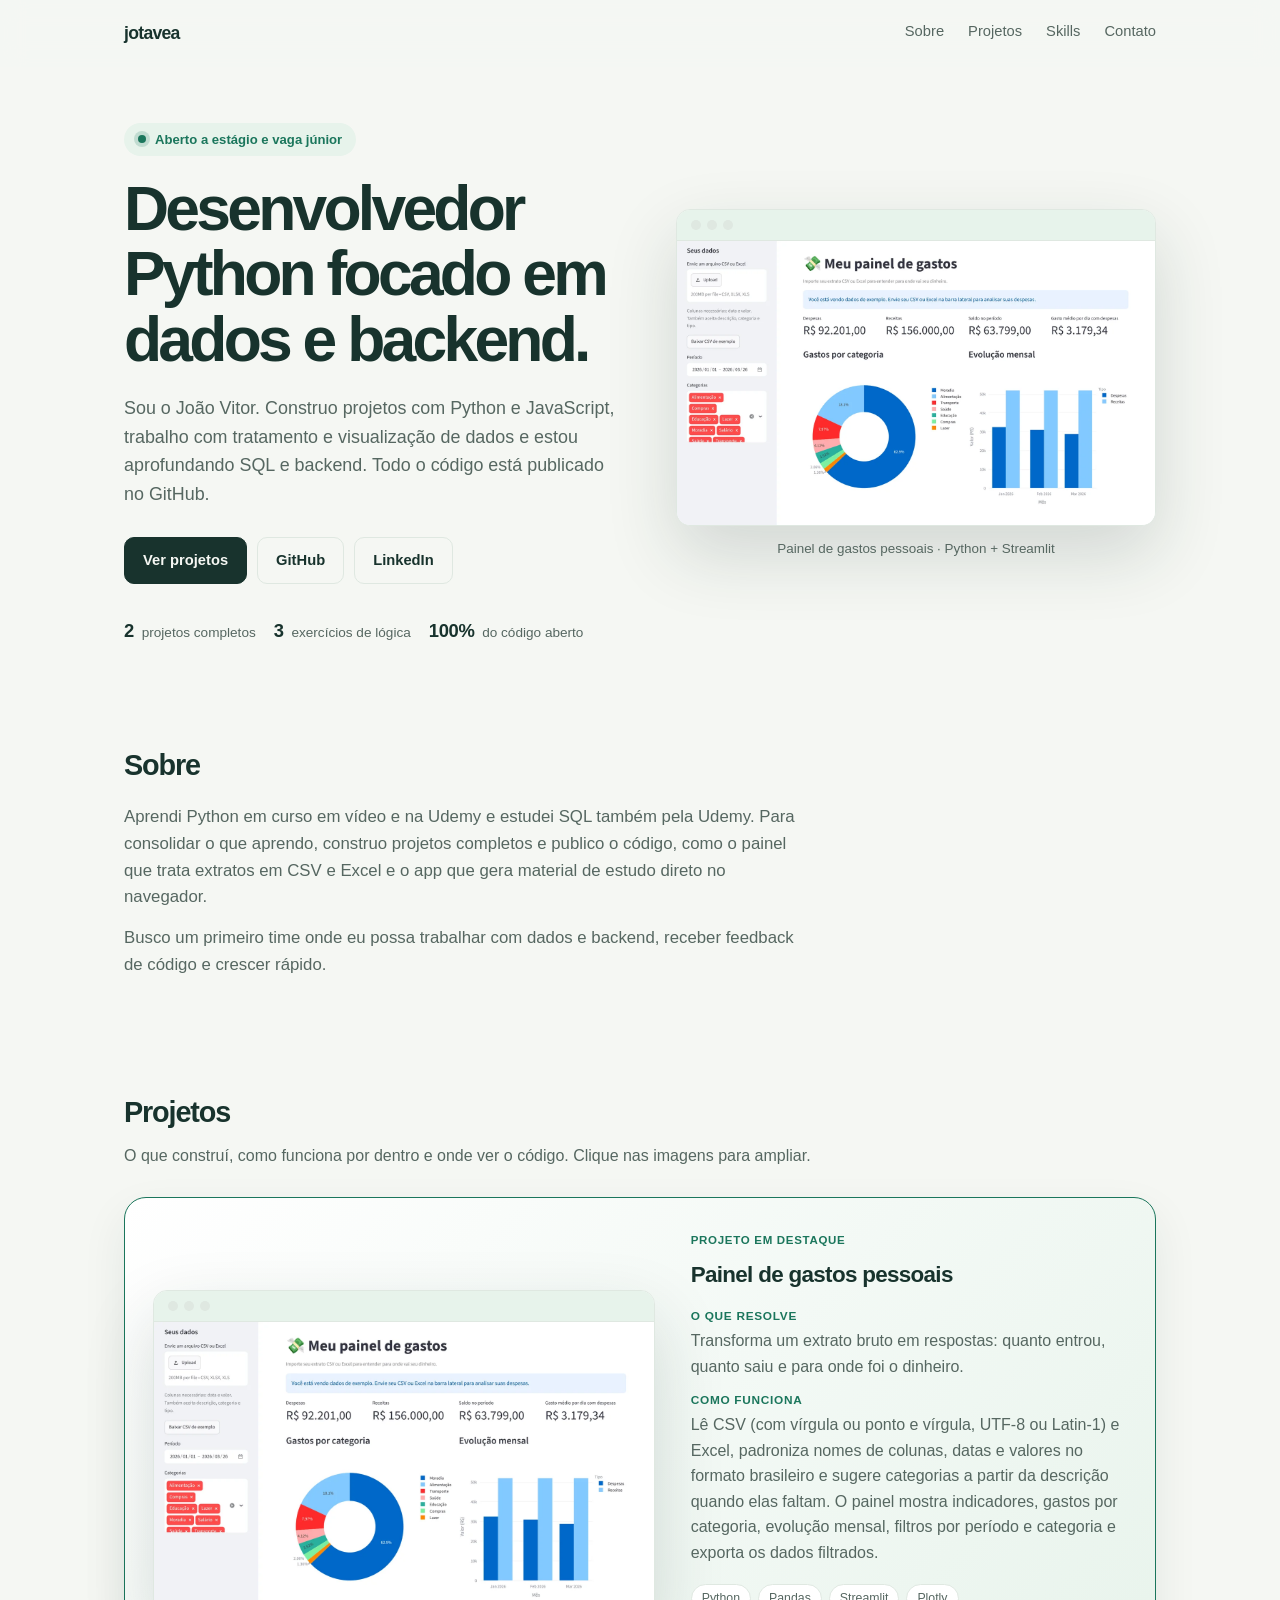
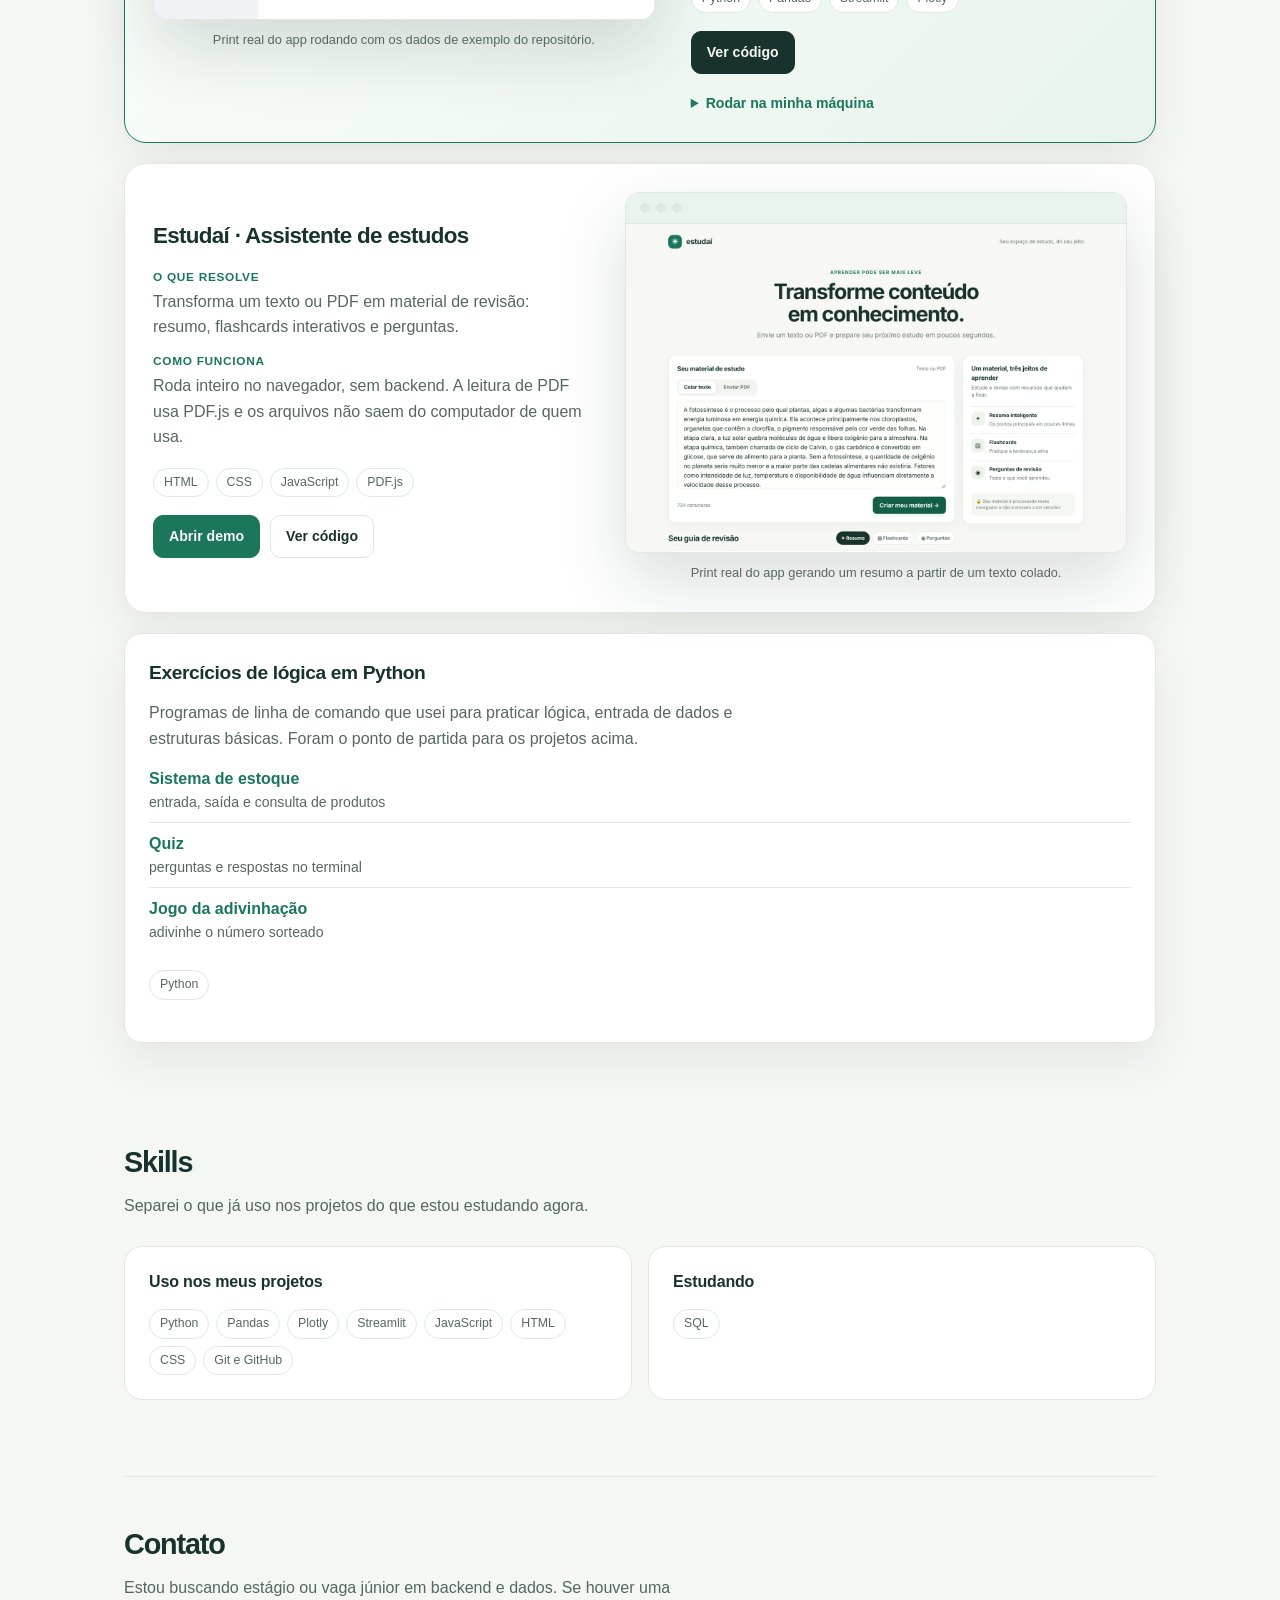
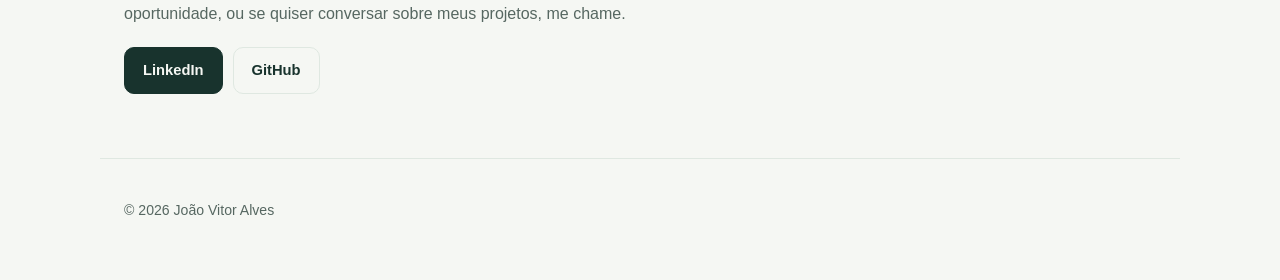
==== commit c7070c22: "Mostra os projetos com prints reais e adiciona demo do Estudaí - Hero com prévia do painel de gastos" ====
--- a/index.html
+++ b/index.html
@@ -25,6 +25,7 @@
     "@type": "Person",
     "name": "João Vitor Alves",
     "url": "https://jotavea.github.io/",
+    "jobTitle": "Desenvolvedor Python",
     "sameAs": [
       "https://github.com/jotavea",
       "https://www.linkedin.com/in/jooaovitoralves/"
@@ -32,39 +33,84 @@
     "knowsAbout": ["Python", "SQL", "Pandas", "JavaScript", "Análise de dados"]
   }
   </script>
+  <script type="application/ld+json">
+  {
+    "@context": "https://schema.org",
+    "@type": "ItemList",
+    "name": "Projetos de João Vitor Alves",
+    "itemListElement": [
+      {
+        "@type": "ListItem", "position": 1,
+        "item": {
+          "@type": "SoftwareSourceCode",
+          "name": "Painel de gastos pessoais",
+          "codeRepository": "https://github.com/jotavea/painel-gastos-pessoais",
+          "programmingLanguage": "Python"
+        }
+      },
+      {
+        "@type": "ListItem", "position": 2,
+        "item": {
+          "@type": "SoftwareSourceCode",
+          "name": "Estudaí · Assistente de estudos",
+          "codeRepository": "https://github.com/jotavea/estudai",
+          "programmingLanguage": "JavaScript"
+        }
+      }
+    ]
+  }
+  </script>
 
   <link rel="stylesheet" href="style.css">
 </head>
 <body>
   <a class="pular" href="#conteudo">Pular para o conteúdo</a>
 
-  <header class="topo">
-    <a class="logo" href="#inicio">jotavea</a>
-    <nav aria-label="Principal">
-      <a href="#sobre">Sobre</a>
-      <a href="#projetos">Projetos</a>
-      <a href="#skills">Skills</a>
-      <a href="#contato">Contato</a>
-    </nav>
+  <header class="topo-fixo">
+    <div class="topo">
+      <a class="logo" href="#inicio">jotavea</a>
+      <nav aria-label="Principal">
+        <a href="#sobre">Sobre</a>
+        <a href="#projetos">Projetos</a>
+        <a href="#skills">Skills</a>
+        <a href="#contato">Contato</a>
+      </nav>
+    </div>
   </header>
 
   <main id="conteudo">
     <section id="inicio" class="hero">
-      <p class="status"><span class="ponto" aria-hidden="true"></span>Aberto a estágio e vaga júnior</p>
-      <h1>Desenvolvedor Python focado em dados e backend.</h1>
-      <p class="lead">
-        Sou o João Vitor. Construo projetos com Python e JavaScript, trabalho com tratamento
-        e visualização de dados e estou aprofundando SQL e backend.
-        Todo o código está publicado no GitHub.
-      </p>
-      <div class="acoes">
-        <a class="botao" href="#projetos">Ver projetos</a>
-        <a class="botao secundario" href="https://github.com/jotavea" target="_blank" rel="noopener">GitHub</a>
-        <a class="botao secundario" href="https://www.linkedin.com/in/jooaovitoralves/" target="_blank" rel="noopener">LinkedIn</a>
-        <!-- Quando tiver o currículo em PDF, coloque o arquivo na raiz do repositório (ex.: curriculo-joao-vitor-alves.pdf) e descomente:
-        <a class="botao secundario" href="curriculo-joao-vitor-alves.pdf" download>Baixar currículo</a>
-        -->
+      <div class="hero-texto">
+        <p class="status"><span class="ponto" aria-hidden="true"></span>Aberto a estágio e vaga júnior</p>
+        <h1>Desenvolvedor Python focado em dados e backend.</h1>
+        <p class="lead">
+          Sou o João Vitor. Construo projetos com Python e JavaScript, trabalho com tratamento
+          e visualização de dados e estou aprofundando SQL e backend.
+          Todo o código está publicado no GitHub.
+        </p>
+        <div class="acoes">
+          <a class="botao" href="#projetos">Ver projetos</a>
+          <a class="botao secundario" href="https://github.com/jotavea" target="_blank" rel="noopener">GitHub</a>
+          <a class="botao secundario" href="https://www.linkedin.com/in/jooaovitoralves/" target="_blank" rel="noopener">LinkedIn</a>
+          <!-- Quando tiver o currículo em PDF, coloque o arquivo na raiz do repositório (ex.: curriculo-joao-vitor-alves.pdf) e descomente:
+          <a class="botao secundario" href="curriculo-joao-vitor-alves.pdf" download>Baixar currículo</a>
+          -->
+        </div>
+        <ul class="fatos" aria-label="Resumo">
+          <li><strong>2</strong> projetos completos</li>
+          <li><strong>3</strong> exercícios de lógica</li>
+          <li><strong>100%</strong> do código aberto</li>
+        </ul>
       </div>
+
+      <a class="hero-preview" href="#projetos" aria-label="Ver os projetos">
+        <div class="janela">
+          <div class="janela-barra" aria-hidden="true"><i></i><i></i><i></i></div>
+          <img src="assets/painel-gastos.webp" width="1400" height="832"
+               alt="Painel de gastos pessoais com indicadores, gráfico de rosca por categoria e gráfico de barras mensal">
+        </div>
+        <span class="hero-legenda">Painel de gastos pessoais · Python + Streamlit</span>
+      </a>
     </section>
 
     <section id="sobre">
@@ -85,10 +131,21 @@
 
     <section id="projetos">
       <h2>Projetos</h2>
-      <p class="secao-intro">O que construí, como funciona por dentro e onde ver o código.</p>
-
-      <div class="grade">
-        <article class="card destaque">
+      <p class="secao-intro">O que construí, como funciona por dentro e onde ver o código. Clique nas imagens para ampliar.</p>
+
+      <article class="projeto destaque">
+        <figure class="projeto-midia">
+          <button type="button" class="janela ampliar" data-src="assets/painel-gastos.webp"
+                  data-alt="Painel de gastos pessoais com indicadores, gráfico de rosca por categoria e gráfico de barras mensal"
+                  aria-label="Ampliar print do painel de gastos pessoais">
+            <span class="janela-barra" aria-hidden="true"><i></i><i></i><i></i></span>
+            <img src="assets/painel-gastos.webp" width="1400" height="832" loading="lazy"
+                 alt="Painel de gastos pessoais com indicadores, gráfico de rosca por categoria e gráfico de barras mensal">
+          </button>
+          <figcaption>Print real do app rodando com os dados de exemplo do repositório.</figcaption>
+        </figure>
+
+        <div class="projeto-corpo">
           <span class="selo">Projeto em destaque</span>
           <h3>Painel de gastos pessoais</h3>
           <dl class="caso">
@@ -110,14 +167,34 @@
             <li>Python</li><li>Pandas</li><li>Streamlit</li><li>Plotly</li>
           </ul>
           <div class="links">
-            <a class="link" href="https://github.com/jotavea/painel-gastos-pessoais" target="_blank" rel="noopener">Ver código →</a>
-            <!-- Depois de publicar no Streamlit Community Cloud, adicione o link da demo aqui:
-            <a class="link" href="https://SEU-APP.streamlit.app" target="_blank" rel="noopener">Abrir demo →</a>
+            <a class="botao pequeno" href="https://github.com/jotavea/painel-gastos-pessoais" target="_blank" rel="noopener">Ver código</a>
+            <!-- Depois de publicar no Streamlit Community Cloud, adicione o botão da demo aqui:
+            <a class="botao pequeno demo" href="https://SEU-APP.streamlit.app" target="_blank" rel="noopener">Abrir demo</a>
             -->
           </div>
-        </article>
-
-        <article class="card">
+          <details class="rodar">
+            <summary>Rodar na minha máquina</summary>
+            <pre><code>git clone https://github.com/jotavea/painel-gastos-pessoais
+cd painel-gastos-pessoais
+pip install -r requirements.txt
+streamlit run app.py</code></pre>
+          </details>
+        </div>
+      </article>
+
+      <article class="projeto invertido">
+        <figure class="projeto-midia">
+          <button type="button" class="janela ampliar" data-src="assets/estudai.webp"
+                  data-alt="Estudaí com um texto colado e o resumo gerado logo abaixo, com abas de flashcards e perguntas"
+                  aria-label="Ampliar print do Estudaí">
+            <span class="janela-barra" aria-hidden="true"><i></i><i></i><i></i></span>
+            <img class="topo-img" src="assets/estudai.webp" width="1400" height="1237" loading="lazy"
+                 alt="Estudaí com um texto colado e o resumo gerado logo abaixo, com abas de flashcards e perguntas">
+          </button>
+          <figcaption>Print real do app gerando um resumo a partir de um texto colado.</figcaption>
+        </figure>
+
+        <div class="projeto-corpo">
           <h3>Estudaí · Assistente de estudos</h3>
           <dl class="caso">
             <div>
@@ -133,35 +210,36 @@
             <li>HTML</li><li>CSS</li><li>JavaScript</li><li>PDF.js</li>
           </ul>
           <div class="links">
-            <a class="link" href="https://github.com/jotavea/estudai" target="_blank" rel="noopener">Ver código →</a>
+            <a class="botao pequeno demo" href="demos/estudai/" target="_blank" rel="noopener">Abrir demo</a>
+            <a class="botao pequeno secundario" href="https://github.com/jotavea/estudai" target="_blank" rel="noopener">Ver código</a>
           </div>
-        </article>
-
-        <article class="card">
-          <h3>Exercícios de lógica em Python</h3>
-          <p class="card-texto">
-            Programas de linha de comando que usei para praticar lógica, entrada de dados e estruturas básicas.
-            Foram o ponto de partida para os projetos acima.
-          </p>
-          <ul class="mini-lista">
-            <li>
-              <a href="https://github.com/jotavea/Sistema-Estoque-Python" target="_blank" rel="noopener">Sistema de estoque</a>
-              <span>entrada, saída e consulta de produtos</span>
-            </li>
-            <li>
-              <a href="https://github.com/jotavea/projeto-python-quiz" target="_blank" rel="noopener">Quiz</a>
-              <span>perguntas e respostas no terminal</span>
-            </li>
-            <li>
-              <a href="https://github.com/jotavea/projeto-py-adivinhacao" target="_blank" rel="noopener">Jogo da adivinhação</a>
-              <span>adivinhe o número sorteado</span>
-            </li>
-          </ul>
-          <ul class="tags" aria-label="Tecnologias">
-            <li>Python</li>
-          </ul>
-        </article>
-      </div>
+        </div>
+      </article>
+
+      <article class="card exercicios">
+        <h3>Exercícios de lógica em Python</h3>
+        <p class="card-texto">
+          Programas de linha de comando que usei para praticar lógica, entrada de dados e estruturas básicas.
+          Foram o ponto de partida para os projetos acima.
+        </p>
+        <ul class="mini-lista">
+          <li>
+            <a href="https://github.com/jotavea/Sistema-Estoque-Python" target="_blank" rel="noopener">Sistema de estoque</a>
+            <span>entrada, saída e consulta de produtos</span>
+          </li>
+          <li>
+            <a href="https://github.com/jotavea/projeto-python-quiz" target="_blank" rel="noopener">Quiz</a>
+            <span>perguntas e respostas no terminal</span>
+          </li>
+          <li>
+            <a href="https://github.com/jotavea/projeto-py-adivinhacao" target="_blank" rel="noopener">Jogo da adivinhação</a>
+            <span>adivinhe o número sorteado</span>
+          </li>
+        </ul>
+        <ul class="tags" aria-label="Tecnologias">
+          <li>Python</li>
+        </ul>
+      </article>
     </section>
 
     <section id="skills">
@@ -202,8 +280,41 @@
     <p>© <span id="ano">2026</span> João Vitor Alves</p>
   </footer>
 
+  <dialog id="lightbox" aria-label="Imagem ampliada">
+    <button type="button" class="fechar" aria-label="Fechar imagem">×</button>
+    <img id="lightbox-img" alt="">
+  </dialog>
+
   <script>
     document.getElementById("ano").textContent = new Date().getFullYear();
+
+    // Ampliar prints dos projetos
+    var box = document.getElementById("lightbox");
+    var boxImg = document.getElementById("lightbox-img");
+    document.querySelectorAll(".ampliar").forEach(function (b) {
+      b.addEventListener("click", function () {
+        boxImg.src = b.dataset.src;
+        boxImg.alt = b.dataset.alt;
+        if (box.showModal) box.showModal();
+      });
+    });
+    box.querySelector(".fechar").addEventListener("click", function () { box.close(); });
+    box.addEventListener("click", function (e) { if (e.target === box) box.close(); });
+
+    // Destaca no menu a seção que está na tela
+    var links = document.querySelectorAll(".topo nav a");
+    if ("IntersectionObserver" in window) {
+      var io = new IntersectionObserver(function (entries) {
+        entries.forEach(function (en) {
+          if (en.isIntersecting) {
+            links.forEach(function (a) {
+              a.classList.toggle("ativo", a.getAttribute("href") === "#" + en.target.id);
+            });
+          }
+        });
+      }, { rootMargin: "-40% 0px -55% 0px" });
+      document.querySelectorAll("main section[id]").forEach(function (s) { io.observe(s); });
+    }
   </script>
 </body>
 </html>
--- a/style.css
+++ b/style.css
@@ -7,6 +7,7 @@
   --destaque: #1b765c;
   --destaque-claro: #e7f3eb;
   --sombra: 0 18px 45px rgba(24, 51, 45, .08);
+  --sombra-forte: 0 28px 70px rgba(24, 51, 45, .16);
 }
 
 @media (prefers-color-scheme: dark) {
@@ -19,6 +20,7 @@
     --destaque: #8bd5ad;
     --destaque-claro: #1c352a;
     --sombra: 0 18px 45px rgba(0, 0, 0, .22);
+    --sombra-forte: 0 28px 70px rgba(0, 0, 0, .4);
   }
 }
 
@@ -32,6 +34,7 @@
   line-height: 1.6;
 }
 a { color: inherit; text-decoration: none; }
+img { max-width: 100%; height: auto; display: block; }
 :focus-visible {
   outline: 3px solid var(--destaque);
   outline-offset: 3px;
@@ -46,31 +49,53 @@
   padding: 10px 16px;
   border-radius: 10px;
   font-weight: 700;
-  z-index: 10;
+  z-index: 30;
 }
 .pular:focus { top: 12px; }
 
-.topo, main, .rodape {
-  max-width: 1040px;
+main, .rodape, .topo {
+  max-width: 1080px;
   margin: 0 auto;
   padding-left: 24px;
   padding-right: 24px;
+}
+
+/* Cabeçalho fixo */
+.topo-fixo {
+  position: sticky;
+  top: 0;
+  z-index: 20;
+  background: color-mix(in srgb, var(--bg) 82%, transparent);
+  backdrop-filter: blur(12px);
+  -webkit-backdrop-filter: blur(12px);
+  border-bottom: 1px solid transparent;
 }
 .topo {
   display: flex;
   justify-content: space-between;
   align-items: center;
-  padding-top: 24px;
-  padding-bottom: 24px;
+  padding-top: 16px;
+  padding-bottom: 16px;
 }
 .logo { font-weight: 800; letter-spacing: -.04em; font-size: 1.1rem; }
 .topo nav { display: flex; gap: 24px; }
-.topo nav a { color: var(--suave); font-size: .92rem; }
+.topo nav a {
+  color: var(--suave);
+  font-size: .92rem;
+  padding: 4px 0;
+  border-bottom: 2px solid transparent;
+  transition: color .2s ease, border-color .2s ease;
+}
 .topo nav a:hover { color: var(--destaque); }
-
+.topo nav a.ativo { color: var(--destaque); border-bottom-color: var(--destaque); }
+
+/* Hero */
 .hero {
-  padding: 74px 0 56px;
-  max-width: 760px;
+  padding: 56px 0 48px;
+  display: grid;
+  grid-template-columns: minmax(0, 1.05fr) minmax(0, 1fr);
+  gap: 48px;
+  align-items: center;
 }
 .status {
   display: inline-flex;
@@ -92,16 +117,15 @@
   box-shadow: 0 0 0 4px rgba(27, 118, 92, .18);
 }
 h1 {
-  font-size: clamp(2.4rem, 7vw, 4.4rem);
-  line-height: 1.04;
+  font-size: clamp(2.3rem, 5.4vw, 3.9rem);
+  line-height: 1.05;
   letter-spacing: -.06em;
   margin: 0 0 22px;
-  max-width: 730px;
 }
 .lead {
-  font-size: 1.15rem;
-  color: var(--suave);
-  max-width: 650px;
+  font-size: 1.12rem;
+  color: var(--suave);
+  max-width: 560px;
   margin: 0 0 28px;
 }
 .acoes { display: flex; flex-wrap: wrap; gap: 10px; }
@@ -121,53 +145,133 @@
   color: var(--texto);
   border-color: var(--borda);
 }
+.botao.pequeno { padding: 9px 15px; font-size: .88rem; }
+.botao.demo {
+  background: var(--destaque);
+  border-color: var(--destaque);
+  color: var(--bg);
+}
 .botao:hover { transform: translateY(-2px); opacity: .86; }
 
-section { padding: 48px 0; scroll-margin-top: 12px; }
+.fatos {
+  list-style: none;
+  display: flex;
+  flex-wrap: wrap;
+  gap: 6px 18px;
+  padding: 0;
+  margin: 32px 0 0;
+  color: var(--suave);
+  font-size: .85rem;
+}
+.fatos strong { color: var(--texto); font-size: 1.15rem; letter-spacing: -.02em; margin-right: 4px; }
+
+.hero-preview { display: block; transition: transform .25s ease; }
+.hero-preview:hover { transform: translateY(-4px) rotate(-.4deg); }
+.hero-legenda {
+  display: block;
+  margin-top: 12px;
+  text-align: center;
+  color: var(--suave);
+  font-size: .84rem;
+}
+
+/* Moldura de navegador */
+.janela {
+  display: block;
+  width: 100%;
+  padding: 0;
+  margin: 0;
+  background: var(--surface);
+  border: 1px solid var(--borda);
+  border-radius: 14px;
+  overflow: hidden;
+  box-shadow: var(--sombra-forte);
+  font: inherit;
+  color: inherit;
+  text-align: left;
+}
+.janela-barra {
+  display: flex;
+  gap: 6px;
+  padding: 10px 14px;
+  background: var(--destaque-claro);
+  border-bottom: 1px solid var(--borda);
+}
+.janela-barra i {
+  width: 10px;
+  height: 10px;
+  border-radius: 50%;
+  background: var(--borda);
+  display: block;
+}
+.janela img { width: 100%; }
+.janela img.topo-img {
+  aspect-ratio: 16 / 10.5;
+  object-fit: cover;
+  object-position: top;
+}
+button.ampliar { cursor: zoom-in; transition: transform .25s ease, border-color .2s ease; }
+button.ampliar:hover { transform: translateY(-3px); border-color: var(--destaque); }
+
+section { padding: 48px 0; scroll-margin-top: 64px; }
 h2 {
   font-size: 1.8rem;
   letter-spacing: -.04em;
   margin: 0 0 8px;
 }
-.secao-intro { color: var(--suave); margin: 0 0 24px; }
+.secao-intro { color: var(--suave); margin: 0 0 28px; }
 
 .sobre-texto { max-width: 680px; margin-top: 16px; }
 .sobre-texto p { color: var(--suave); margin: 0 0 14px; font-size: 1.05rem; }
 
-.grade {
+/* Projetos */
+.projeto {
   display: grid;
-  grid-template-columns: repeat(2, minmax(0, 1fr));
-  gap: 16px;
-}
-.card {
+  grid-template-columns: minmax(0, 1.15fr) minmax(0, 1fr);
+  gap: 36px;
+  align-items: center;
   background: var(--surface);
   border: 1px solid var(--borda);
-  border-radius: 18px;
-  padding: 24px;
-  display: flex;
-  flex-direction: column;
+  border-radius: 22px;
+  padding: 28px;
+  margin-bottom: 20px;
   box-shadow: var(--sombra);
-  transition: transform .2s ease, border-color .2s ease;
-}
-.card:hover { transform: translateY(-4px); border-color: var(--destaque); }
-.card.destaque {
-  grid-column: 1 / -1;
+}
+.projeto.destaque {
+  border-color: var(--destaque);
   background: linear-gradient(135deg, var(--surface), var(--destaque-claro));
-  border-color: var(--destaque);
+}
+.projeto.invertido { grid-template-columns: minmax(0, 1fr) minmax(0, 1.15fr); }
+.projeto.invertido .projeto-midia { order: 2; }
+.projeto-midia { margin: 0; }
+.projeto-midia figcaption {
+  margin-top: 10px;
+  color: var(--suave);
+  font-size: .8rem;
+  text-align: center;
 }
 .selo {
-  align-self: flex-start;
+  display: inline-block;
   font-size: .72rem;
   font-weight: 800;
   letter-spacing: .06em;
   text-transform: uppercase;
   color: var(--destaque);
-  margin-bottom: 10px;
+  margin-bottom: 8px;
+}
+.projeto h3 { margin: 0 0 14px; font-size: 1.4rem; letter-spacing: -.03em; }
+
+.card {
+  background: var(--surface);
+  border: 1px solid var(--borda);
+  border-radius: 18px;
+  padding: 24px;
+  box-shadow: var(--sombra);
 }
 .card h3 { margin: 0 0 12px; font-size: 1.2rem; letter-spacing: -.02em; }
-.card-texto { margin: 0 0 14px; color: var(--suave); }
-
-.caso { margin: 0 0 18px; flex: 1; }
+.card-texto { margin: 0 0 14px; color: var(--suave); max-width: 640px; }
+
+.caso { margin: 0 0 18px; }
 .caso div { margin-bottom: 12px; }
 .caso dt {
   font-size: .74rem;
@@ -179,12 +283,7 @@
 }
 .caso dd { margin: 0; color: var(--suave); }
 
-.mini-lista {
-  list-style: none;
-  padding: 0;
-  margin: 0 0 18px;
-  flex: 1;
-}
+.mini-lista { list-style: none; padding: 0; margin: 0 0 18px; }
 .mini-lista li { padding: 8px 0; border-top: 1px solid var(--borda); }
 .mini-lista li:first-child { border-top: 0; padding-top: 0; }
 .mini-lista a { font-weight: 750; color: var(--destaque); }
@@ -207,9 +306,25 @@
   color: var(--suave);
   background: var(--surface);
 }
-.links { display: flex; flex-wrap: wrap; gap: 8px 20px; }
-.link { font-weight: 750; font-size: .92rem; color: var(--destaque); }
-.link:hover { text-decoration: underline; }
+.links { display: flex; flex-wrap: wrap; gap: 10px; }
+
+.rodar { margin-top: 18px; font-size: .88rem; }
+.rodar summary {
+  cursor: pointer;
+  color: var(--destaque);
+  font-weight: 750;
+  width: max-content;
+}
+.rodar pre {
+  margin: 10px 0 0;
+  padding: 14px 16px;
+  background: #0f1f1a;
+  color: #d9f2e3;
+  border-radius: 12px;
+  overflow-x: auto;
+  font-size: .8rem;
+  line-height: 1.55;
+}
 
 .skills-grade {
   display: grid;
@@ -238,18 +353,56 @@
   border-top: 1px solid var(--borda);
 }
 
+/* Imagem ampliada */
+dialog#lightbox {
+  border: 0;
+  padding: 0;
+  background: transparent;
+  max-width: min(1200px, 94vw);
+  max-height: 92vh;
+  overflow: visible;
+}
+dialog#lightbox::backdrop { background: rgba(8, 16, 13, .82); }
+dialog#lightbox img {
+  max-width: 100%;
+  max-height: 88vh;
+  border-radius: 14px;
+  box-shadow: var(--sombra-forte);
+  background: var(--surface);
+}
+.fechar {
+  position: absolute;
+  top: -14px;
+  right: -14px;
+  width: 38px;
+  height: 38px;
+  border-radius: 50%;
+  border: 0;
+  background: var(--surface);
+  color: var(--texto);
+  font-size: 1.5rem;
+  line-height: 1;
+  cursor: pointer;
+  box-shadow: var(--sombra);
+}
+
+@media (max-width: 860px) {
+  .hero { grid-template-columns: 1fr; gap: 36px; padding-top: 36px; }
+  .projeto, .projeto.invertido { grid-template-columns: 1fr; gap: 22px; padding: 20px; }
+  .projeto.invertido .projeto-midia { order: 0; }
+}
+
 @media (max-width: 640px) {
   .topo, main, .rodape { padding-left: 18px; padding-right: 18px; }
   .topo nav { gap: 14px; }
   .topo nav a { font-size: .86rem; }
-  .hero { padding-top: 44px; }
-  h1 { font-size: clamp(2.2rem, 11vw, 3.2rem); }
-  .grade, .skills-grade { grid-template-columns: 1fr; }
-  .card.destaque { grid-column: auto; }
+  h1 { font-size: clamp(2.1rem, 10.5vw, 3rem); }
+  .skills-grade { grid-template-columns: 1fr; }
+  .fechar { top: 8px; right: 8px; }
 }
 
 @media (prefers-reduced-motion: reduce) {
   html { scroll-behavior: auto; }
-  .card, .botao { transition: none; }
-  .card:hover, .botao:hover { transform: none; }
-}
+  .botao, .hero-preview, button.ampliar { transition: none; }
+  .botao:hover, .hero-preview:hover, button.ampliar:hover { transform: none; }
+}
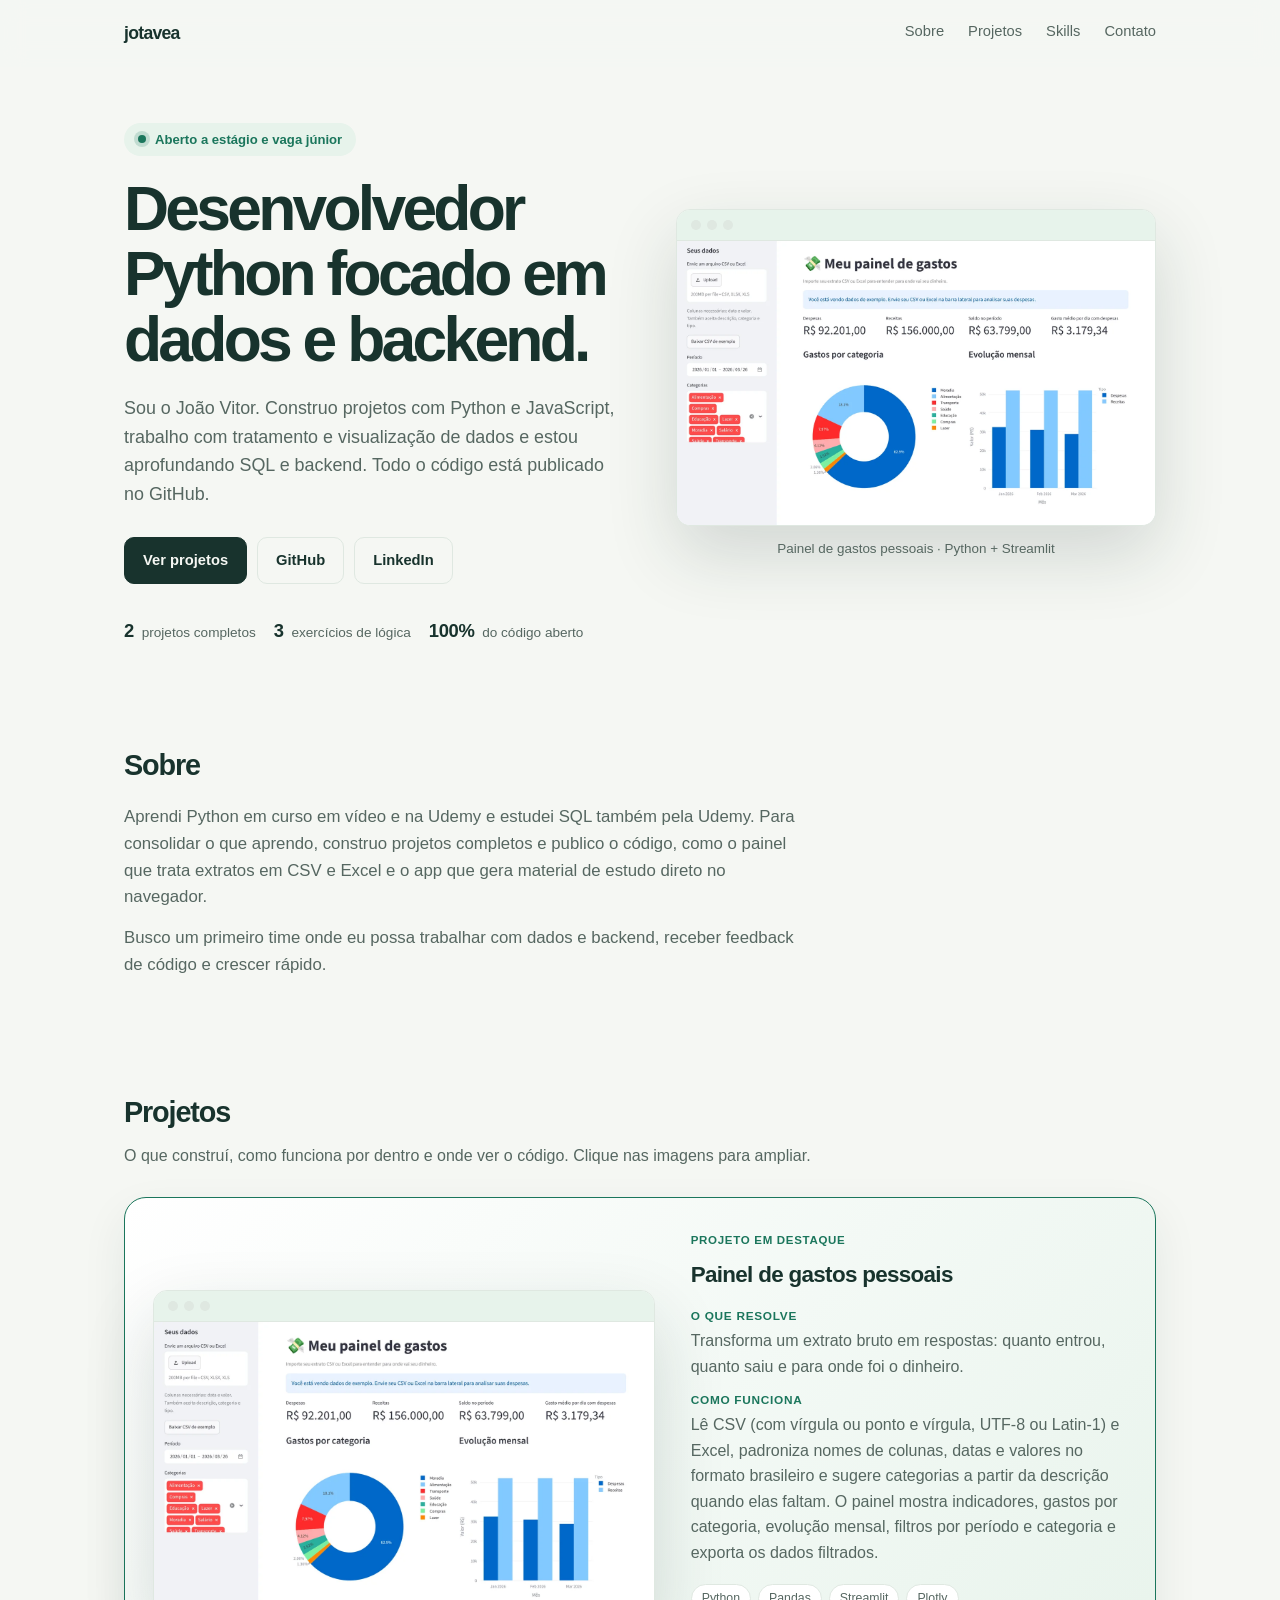
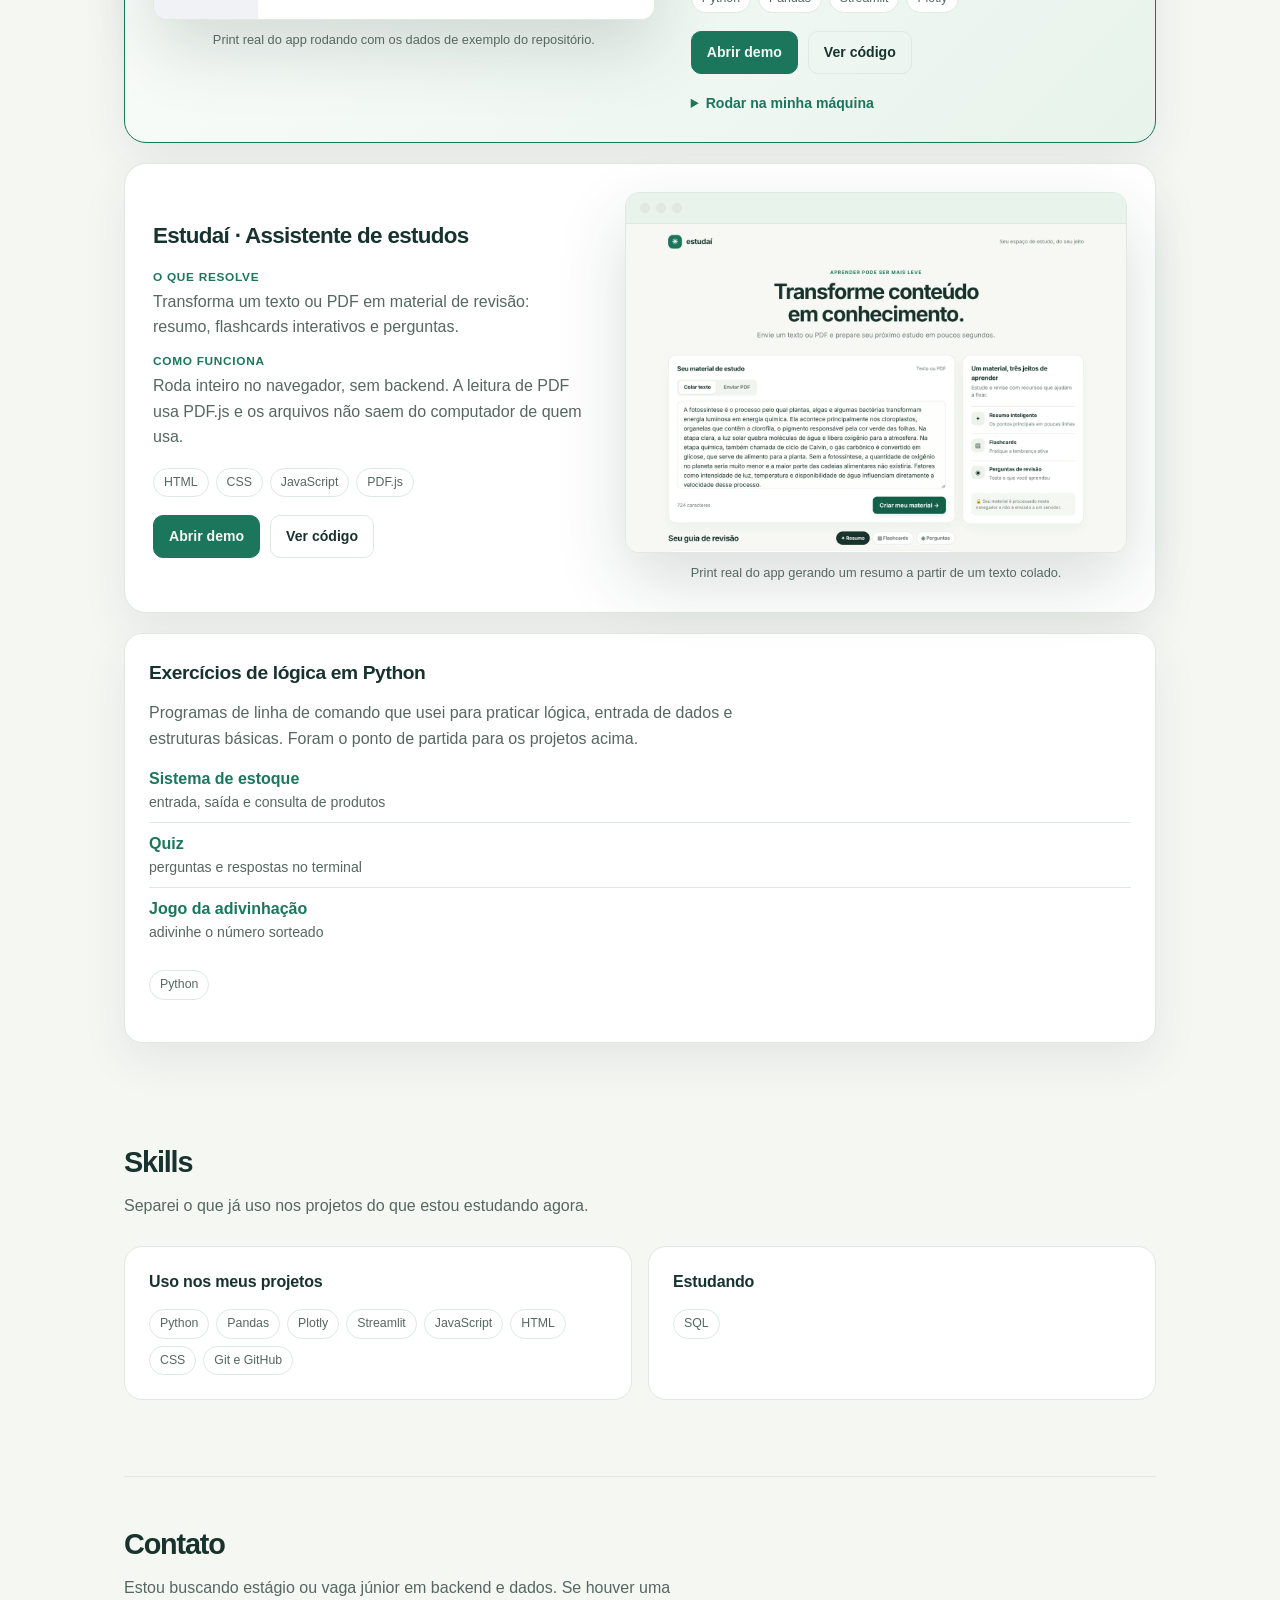
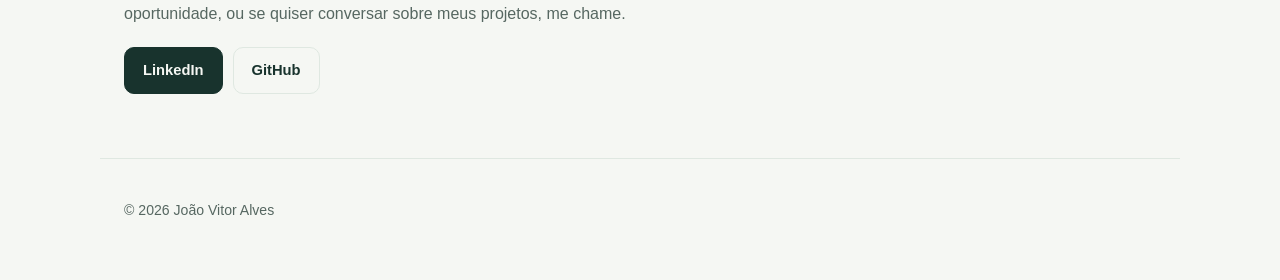
==== commit 97a17b79: "Adiciona botão de demo do painel de gastos no Streamlit Co-Authored-By: Claude Sonnet 5.5 <noreply@a" ====
--- a/index.html
+++ b/index.html
@@ -167,10 +167,8 @@
             <li>Python</li><li>Pandas</li><li>Streamlit</li><li>Plotly</li>
           </ul>
           <div class="links">
-            <a class="botao pequeno" href="https://github.com/jotavea/painel-gastos-pessoais" target="_blank" rel="noopener">Ver código</a>
-            <!-- Depois de publicar no Streamlit Community Cloud, adicione o botão da demo aqui:
-            <a class="botao pequeno demo" href="https://SEU-APP.streamlit.app" target="_blank" rel="noopener">Abrir demo</a>
-            -->
+            <a class="botao pequeno demo" href="https://painel-gastos-jotavea.streamlit.app/" target="_blank" rel="noopener">Abrir demo</a>
+            <a class="botao pequeno secundario" href="https://github.com/jotavea/painel-gastos-pessoais" target="_blank" rel="noopener">Ver código</a>
           </div>
           <details class="rodar">
             <summary>Rodar na minha máquina</summary>
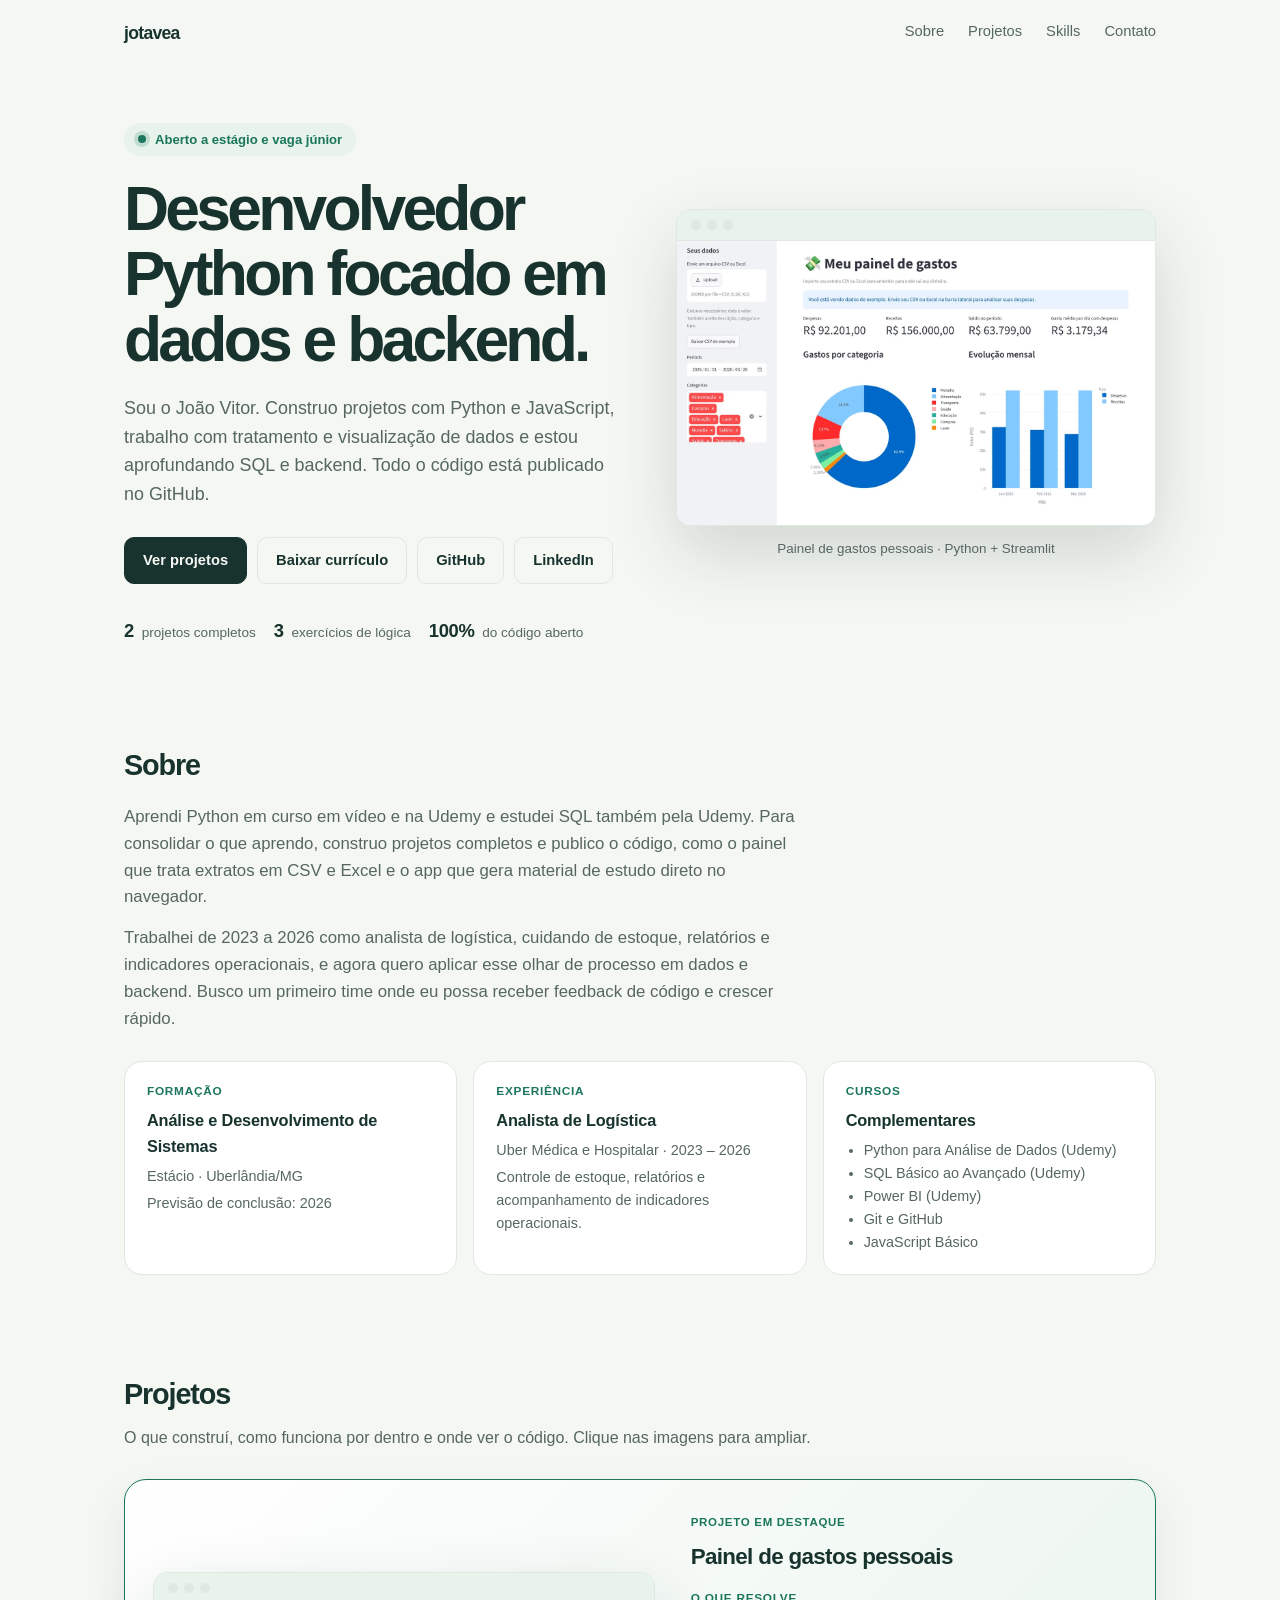
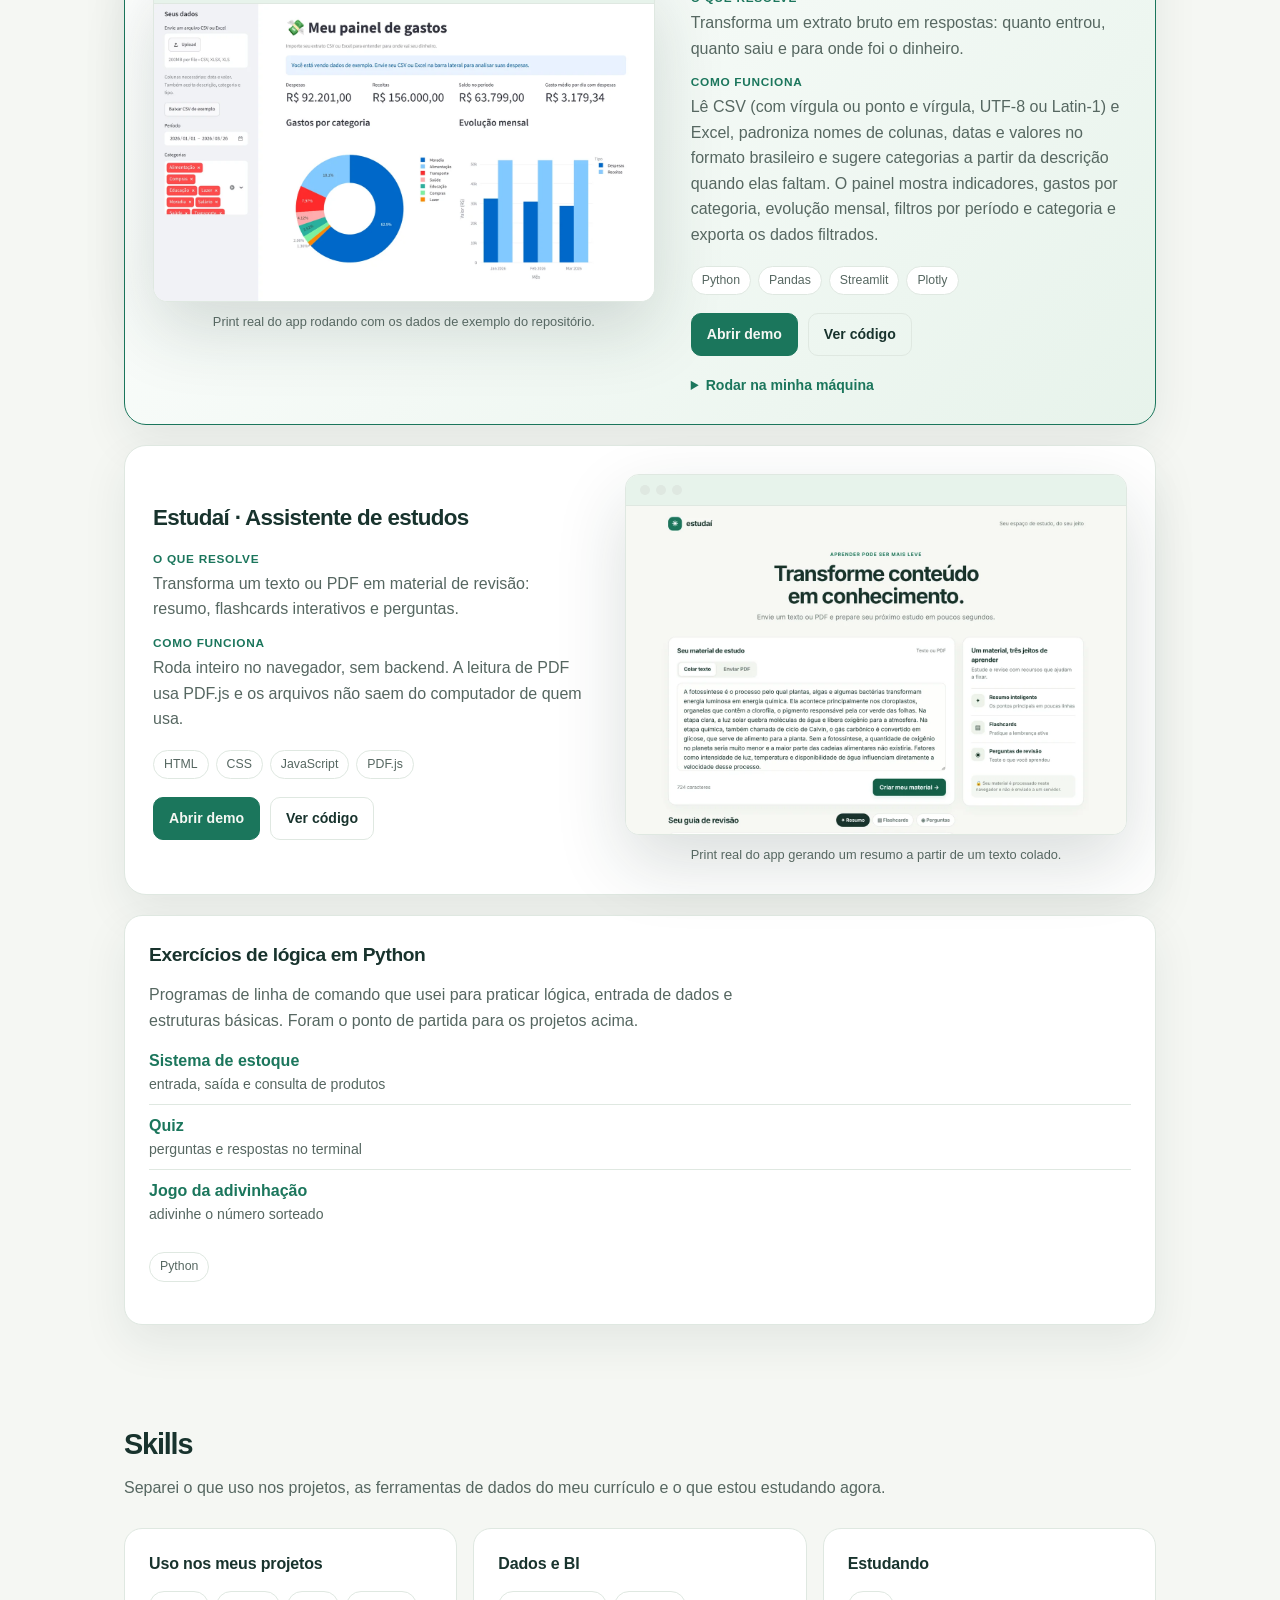
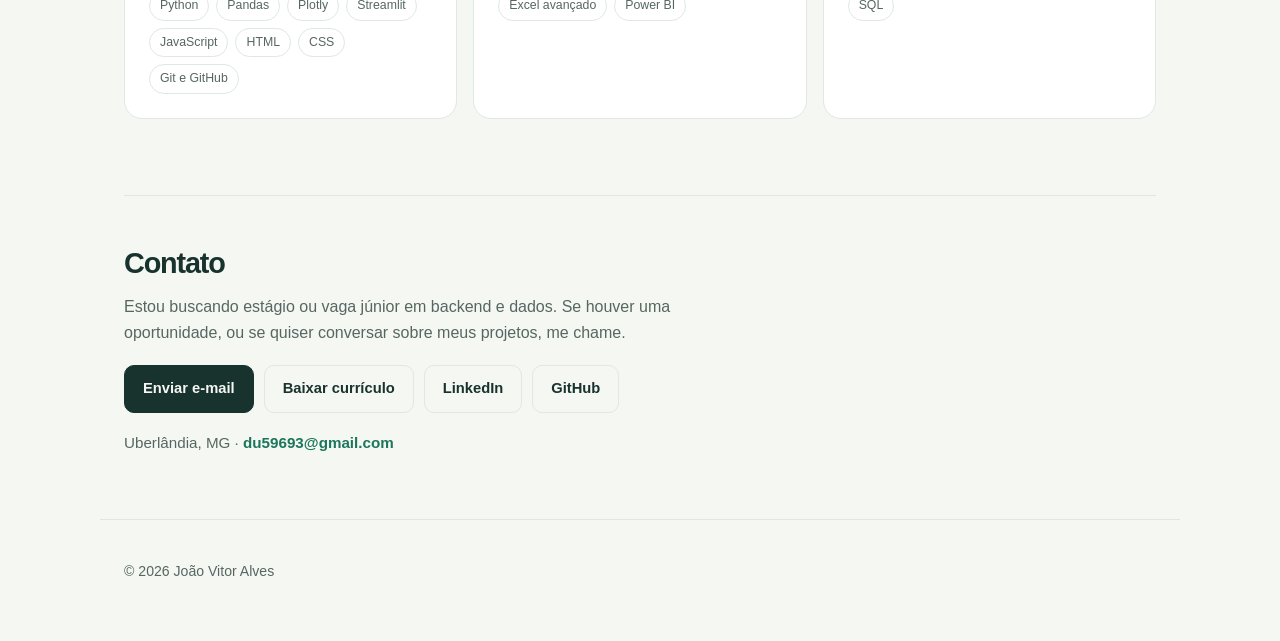
==== commit 45a5fbc4: "Adiciona currículo, e-mail, formação, experiência e cursos - Botões de currículo (PDF) e e-mail no t" ====
--- a/index.html
+++ b/index.html
@@ -26,11 +26,18 @@
     "name": "João Vitor Alves",
     "url": "https://jotavea.github.io/",
     "jobTitle": "Desenvolvedor Python",
+    "email": "du59693@gmail.com",
+    "address": {
+      "@type": "PostalAddress",
+      "addressLocality": "Uberlândia",
+      "addressRegion": "MG",
+      "addressCountry": "BR"
+    },
     "sameAs": [
       "https://github.com/jotavea",
       "https://www.linkedin.com/in/jooaovitoralves/"
     ],
-    "knowsAbout": ["Python", "SQL", "Pandas", "JavaScript", "Análise de dados"]
+    "knowsAbout": ["Python", "SQL", "Pandas", "JavaScript", "Análise de dados", "Excel", "Power BI"]
   }
   </script>
   <script type="application/ld+json">
@@ -90,11 +97,9 @@
         </p>
         <div class="acoes">
           <a class="botao" href="#projetos">Ver projetos</a>
+          <a class="botao secundario" href="curriculo-joao-vitor-alves.pdf" download>Baixar currículo</a>
           <a class="botao secundario" href="https://github.com/jotavea" target="_blank" rel="noopener">GitHub</a>
           <a class="botao secundario" href="https://www.linkedin.com/in/jooaovitoralves/" target="_blank" rel="noopener">LinkedIn</a>
-          <!-- Quando tiver o currículo em PDF, coloque o arquivo na raiz do repositório (ex.: curriculo-joao-vitor-alves.pdf) e descomente:
-          <a class="botao secundario" href="curriculo-joao-vitor-alves.pdf" download>Baixar currículo</a>
-          -->
         </div>
         <ul class="fatos" aria-label="Resumo">
           <li><strong>2</strong> projetos completos</li>
@@ -123,9 +128,36 @@
           direto no navegador.
         </p>
         <p>
-          Busco um primeiro time onde eu possa trabalhar com dados e backend, receber
-          feedback de código e crescer rápido.
+          Trabalhei de 2023 a 2026 como analista de logística, cuidando de estoque, relatórios
+          e indicadores operacionais, e agora quero aplicar esse olhar de processo em dados e backend.
+          Busco um primeiro time onde eu possa receber feedback de código e crescer rápido.
         </p>
+      </div>
+
+      <div class="trajetoria">
+        <div class="trajeto">
+          <p class="rotulo">Formação</p>
+          <h3>Análise e Desenvolvimento de Sistemas</h3>
+          <p>Estácio · Uberlândia/MG</p>
+          <p>Previsão de conclusão: 2026</p>
+        </div>
+        <div class="trajeto">
+          <p class="rotulo">Experiência</p>
+          <h3>Analista de Logística</h3>
+          <p>Uber Médica e Hospitalar · 2023 – 2026</p>
+          <p>Controle de estoque, relatórios e acompanhamento de indicadores operacionais.</p>
+        </div>
+        <div class="trajeto">
+          <p class="rotulo">Cursos</p>
+          <h3>Complementares</h3>
+          <ul>
+            <li>Python para Análise de Dados (Udemy)</li>
+            <li>SQL Básico ao Avançado (Udemy)</li>
+            <li>Power BI (Udemy)</li>
+            <li>Git e GitHub</li>
+            <li>JavaScript Básico</li>
+          </ul>
+        </div>
       </div>
     </section>
 
@@ -242,7 +274,7 @@
 
     <section id="skills">
       <h2>Skills</h2>
-      <p class="secao-intro">Separei o que já uso nos projetos do que estou estudando agora.</p>
+      <p class="secao-intro">Separei o que uso nos projetos, as ferramentas de dados do meu currículo e o que estou estudando agora.</p>
 
       <div class="skills-grade">
         <div class="skill-bloco">
@@ -253,6 +285,12 @@
           </ul>
         </div>
         <div class="skill-bloco">
+          <h3>Dados e BI</h3>
+          <ul class="tags" aria-label="Dados e BI">
+            <li>Excel avançado</li><li>Power BI</li>
+          </ul>
+        </div>
+        <div class="skill-bloco">
           <h3>Estudando</h3>
           <ul class="tags" aria-label="Estudando">
             <li>SQL</li>
@@ -265,12 +303,12 @@
       <h2>Contato</h2>
       <p>Estou buscando estágio ou vaga júnior em backend e dados. Se houver uma oportunidade, ou se quiser conversar sobre meus projetos, me chame.</p>
       <div class="acoes">
-        <a class="botao" href="https://www.linkedin.com/in/jooaovitoralves/" target="_blank" rel="noopener">LinkedIn</a>
+        <a class="botao" href="mailto:du59693@gmail.com">Enviar e-mail</a>
+        <a class="botao secundario" href="curriculo-joao-vitor-alves.pdf" download>Baixar currículo</a>
+        <a class="botao secundario" href="https://www.linkedin.com/in/jooaovitoralves/" target="_blank" rel="noopener">LinkedIn</a>
         <a class="botao secundario" href="https://github.com/jotavea" target="_blank" rel="noopener">GitHub</a>
-        <!-- Para adicionar e-mail, descomente e troque pelo seu endereço:
-        <a class="botao secundario" href="mailto:SEU-EMAIL@exemplo.com">E-mail</a>
-        -->
-      </div>
+      </div>
+      <p class="contato-linha">Uberlândia, MG · <a href="mailto:du59693@gmail.com">du59693@gmail.com</a></p>
     </section>
   </main>
 
--- a/style.css
+++ b/style.css
@@ -224,6 +224,31 @@
 .sobre-texto { max-width: 680px; margin-top: 16px; }
 .sobre-texto p { color: var(--suave); margin: 0 0 14px; font-size: 1.05rem; }
 
+/* Formação, experiência e cursos */
+.trajetoria {
+  display: grid;
+  grid-template-columns: repeat(3, minmax(0, 1fr));
+  gap: 16px;
+  margin-top: 28px;
+}
+.trajeto {
+  background: var(--surface);
+  border: 1px solid var(--borda);
+  border-radius: 18px;
+  padding: 20px 22px;
+}
+.trajeto .rotulo {
+  font-size: .74rem;
+  font-weight: 800;
+  letter-spacing: .06em;
+  text-transform: uppercase;
+  color: var(--destaque);
+  margin: 0 0 6px;
+}
+.trajeto h3 { margin: 0 0 6px; font-size: 1.02rem; letter-spacing: -.01em; }
+.trajeto p { margin: 0 0 4px; color: var(--suave); font-size: .9rem; }
+.trajeto ul { margin: 4px 0 0; padding-left: 18px; color: var(--suave); font-size: .9rem; }
+
 /* Projetos */
 .projeto {
   display: grid;
@@ -328,7 +353,7 @@
 
 .skills-grade {
   display: grid;
-  grid-template-columns: repeat(2, minmax(0, 1fr));
+  grid-template-columns: repeat(3, minmax(0, 1fr));
   gap: 16px;
 }
 .skill-bloco {
@@ -345,6 +370,9 @@
   border-top: 1px solid var(--borda);
 }
 #contato p { color: var(--suave); margin: 0 0 20px; max-width: 620px; }
+#contato .contato-linha { margin: 18px 0 0; font-size: .95rem; }
+#contato .contato-linha a { color: var(--destaque); font-weight: 750; }
+#contato .contato-linha a:hover { text-decoration: underline; }
 .rodape {
   padding-top: 26px;
   padding-bottom: 44px;
@@ -390,6 +418,7 @@
   .hero { grid-template-columns: 1fr; gap: 36px; padding-top: 36px; }
   .projeto, .projeto.invertido { grid-template-columns: 1fr; gap: 22px; padding: 20px; }
   .projeto.invertido .projeto-midia { order: 0; }
+  .trajetoria, .skills-grade { grid-template-columns: 1fr; }
 }
 
 @media (max-width: 640px) {
